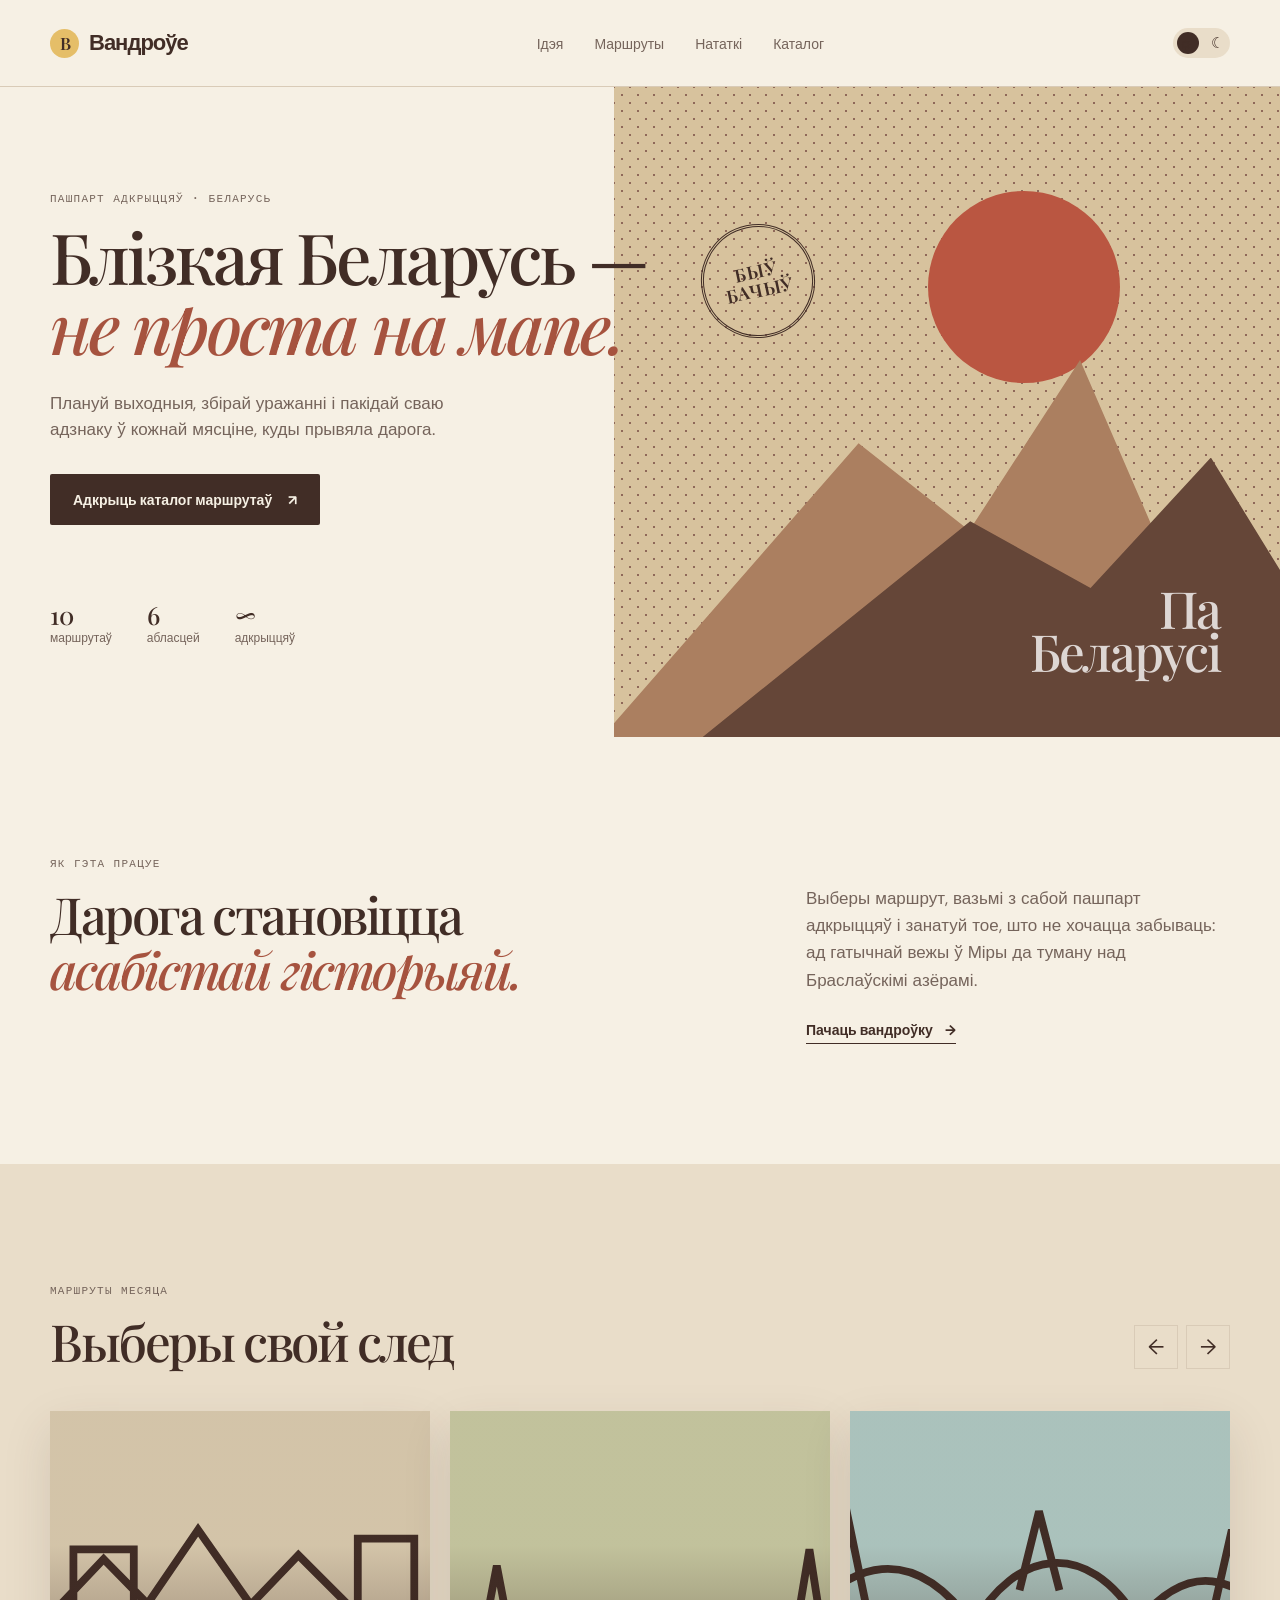
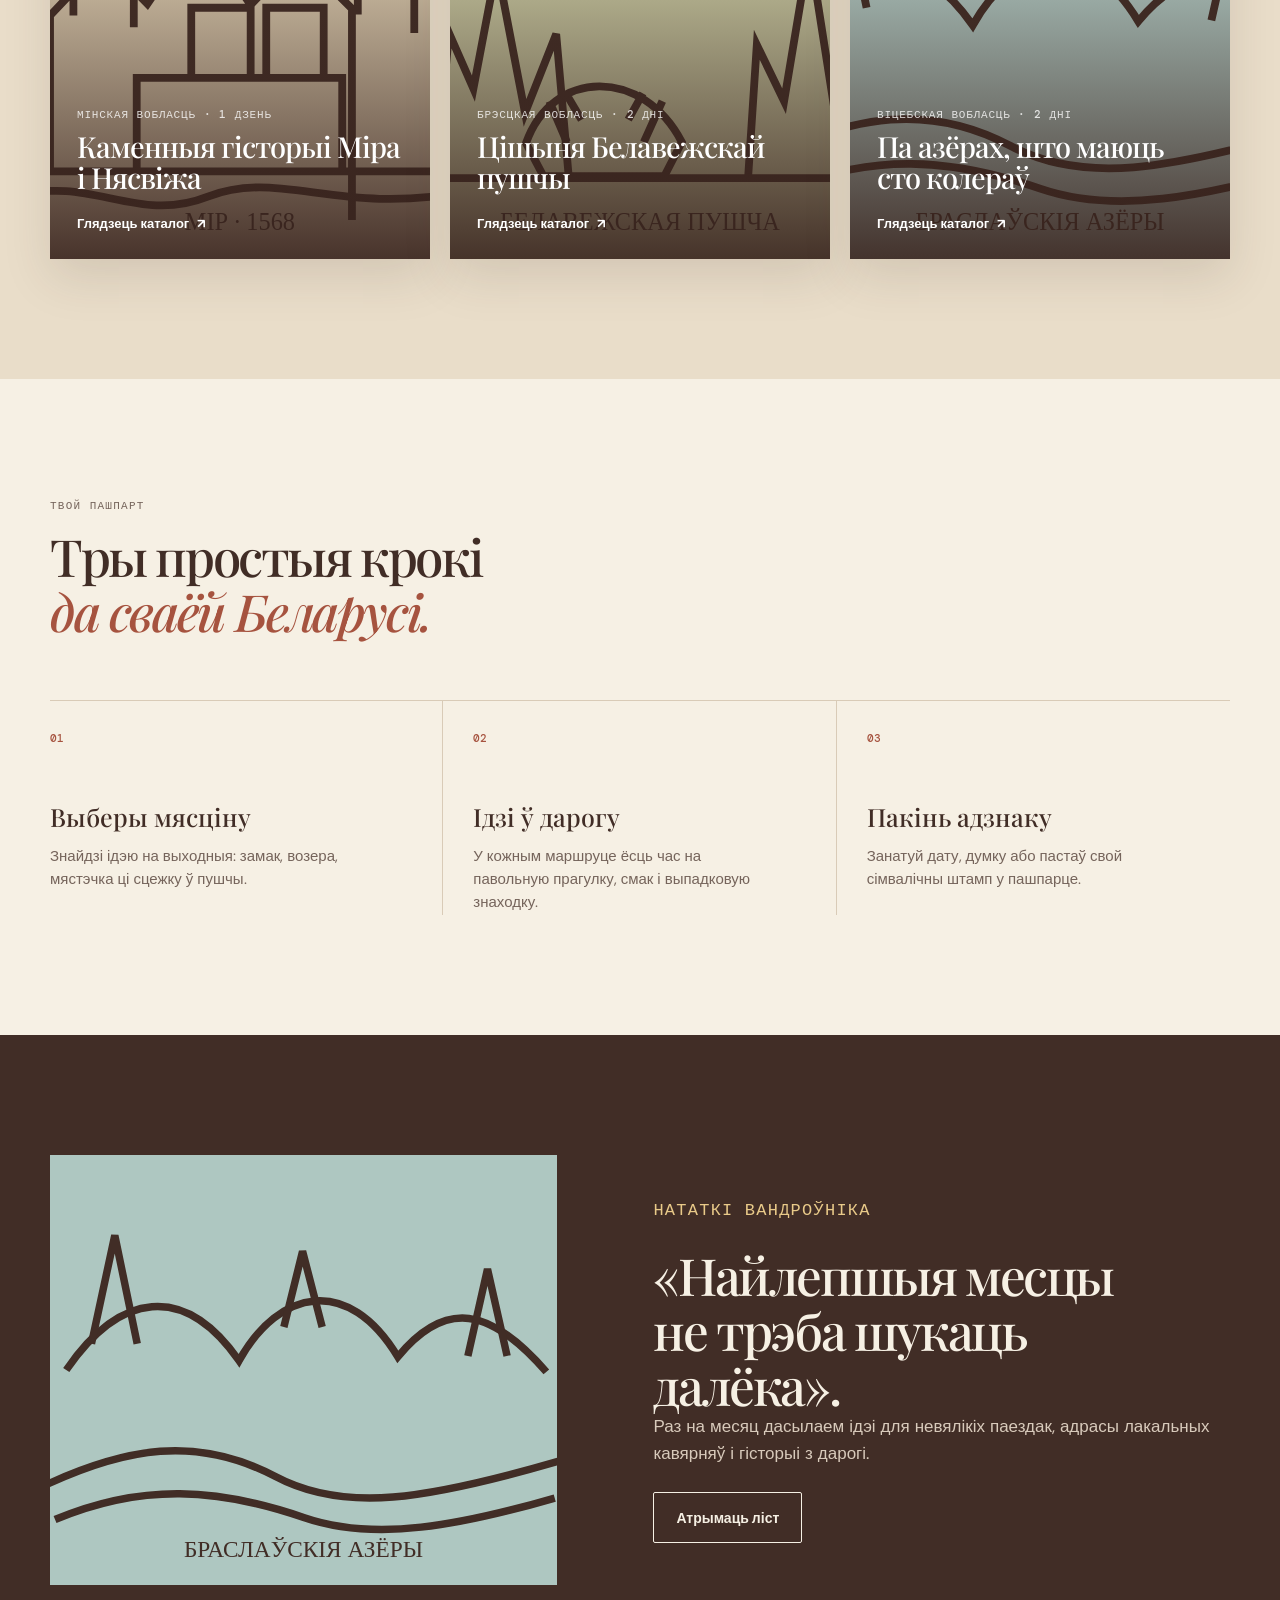
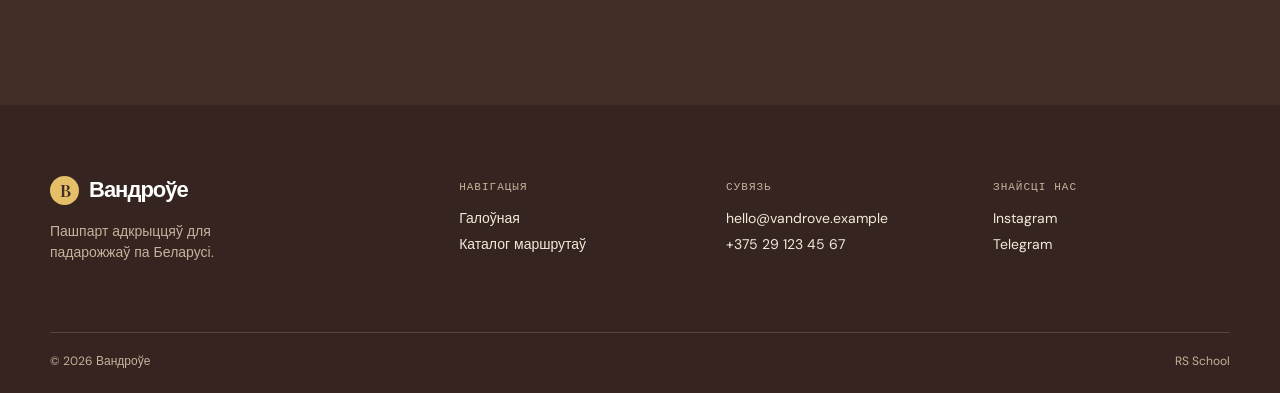
==== index.html @ eef501a9 "feat:improve catalog navigation and cards" ====
<!doctype html>
<html lang="be">
  <head>
    <meta charset="UTF-8">
    <meta name="viewport" content="width=device-width, initial-scale=1.0">
    <meta name="description" content="Вандроўе — пашпарт адкрыццяў і маршруты па Беларусі.">
    <meta name="theme-color" content="#412d26">
    <link rel="icon" href="favicon.svg" type="image/svg+xml">
    <link rel="stylesheet" href="styles.css">
    <title>Вандроўе — пашпарт адкрыццяў па Беларусі</title>
  </head>
  <body>
    <header class="site-header">
      <div class="container header-content">
        <a class="logo" href="index.html" aria-label="Вандроўе, галоўная старонка">
          <span class="logo-mark">В</span>Вандроўе
        </a>
        <nav class="main-nav" aria-label="Асноўная навігацыя">
          <ul>
            <li><a href="#idea">Ідэя</a></li>
            <li><a href="#routes">Маршруты</a></li>
            <li><a href="#notes">Нататкі</a></li>
            <li><a href="catalog.html">Каталог</a></li>
          </ul>
        </nav>
        <div class="header-actions">
          <button class="theme-toggle" type="button" aria-label="Уключыць цёмную тэму" aria-pressed="false">
            <span aria-hidden="true">☼</span>
            <span class="toggle-knob"></span>
            <span aria-hidden="true">☾</span>
          </button>
          <button class="menu-button" type="button" aria-controls="mobile-menu" aria-expanded="false" aria-label="Адкрыць меню">
            <span></span><span></span><span></span>
          </button>
        </div>
      </div>
      <nav class="mobile-nav" id="mobile-menu" aria-label="Мабільная навігацыя">
        <ul>
          <li><a href="#idea">Ідэя</a></li>
          <li><a href="#routes">Маршруты</a></li>
          <li><a href="#notes">Нататкі</a></li>
          <li><a href="catalog.html">Перайсці ў каталог <span aria-hidden="true">↗</span></a></li>
        </ul>
      </nav>
    </header>

    <main>
      <section class="hero belarus-hero" aria-labelledby="hero-title">
        <div class="container hero-content">
          <p class="eyebrow">Пашпарт адкрыццяў · Беларусь</p>
          <h1 id="hero-title">Блізкая Беларусь —<br><em>не проста на мапе.</em></h1>
          <p class="hero-copy">
            Плануй выходныя, збірай уражанні і пакідай сваю адзнаку ў кожнай мясціне, куды прывяла дарога.
          </p>
          <a class="button button-primary" href="catalog.html" aria-label="Перайсці ў каталог маршрутаў">
            Адкрыць каталог маршрутаў <span aria-hidden="true">↗</span>
          </a>
          <div class="hero-stats">
            <div><strong>10</strong><span>маршрутаў</span></div>
            <div><strong>6</strong><span>абласцей</span></div>
            <div><strong>∞</strong><span>адкрыццяў</span></div>
          </div>
        </div>
        <div class="hero-art passport-art" aria-hidden="true">
          <div class="sun"></div>
          <div class="mountain mountain-back"></div>
          <div class="mountain mountain-front"></div>
          <div class="passport-seal">Быў<br>бачыў</div>
          <p>Па<br>Беларусі</p>
        </div>
      </section>

      <section class="about section" id="idea" aria-labelledby="idea-title">
        <div class="container split-layout">
          <div>
            <p class="eyebrow">Як гэта працуе</p>
            <h2 id="idea-title">Дарога становіцца <em>асабістай гісторыяй.</em></h2>
          </div>
          <div class="about-copy">
            <p>
              Выберы маршрут, вазьмі з сабой пашпарт адкрыццяў і занатуй тое, што не хочацца забываць:
              ад гатычнай вежы ў Міры да туману над Браслаўскімі азёрамі.
            </p>
            <a class="text-link" href="#notes">Пачаць вандроўку <span aria-hidden="true">→</span></a>
          </div>
        </div>
      </section>

      <section class="journeys section soft-surface" id="routes" aria-labelledby="routes-title">
        <div class="container">
          <div class="section-heading">
            <div>
              <p class="eyebrow">Маршруты месяца</p>
              <h2 id="routes-title">Выберы свой след</h2>
            </div>
            <div class="slider-controls" role="group" aria-label="Кіраванне каруселлю">
              <button type="button" aria-label="Папярэдні маршрут">←</button>
              <button type="button" aria-label="Наступны маршрут">→</button>
            </div>
          </div>
          <div class="journey-track">
            <article class="journey-card card-mir">
              <div class="card-content">
                <p>Мінская вобласць · 1 дзень</p>
                <h3>Каменныя гісторыі Міра і Нясвіжа</h3>
                <a href="catalog.html">Глядзець каталог <span aria-hidden="true">↗</span></a>
              </div>
            </article>
            <article class="journey-card card-puscha">
              <div class="card-content">
                <p>Брэсцкая вобласць · 2 дні</p>
                <h3>Цішыня Белавежскай пушчы</h3>
                <a href="catalog.html">Глядзець каталог <span aria-hidden="true">↗</span></a>
              </div>
            </article>
            <article class="journey-card card-braslav">
              <div class="card-content">
                <p>Віцебская вобласць · 2 дні</p>
                <h3>Па азёрах, што маюць сто колераў</h3>
                <a href="catalog.html">Глядзець каталог <span aria-hidden="true">↗</span></a>
              </div>
            </article>
          </div>
        </div>
      </section>

      <section class="principles section" aria-labelledby="principles-title">
        <div class="container">
          <p class="eyebrow">Твой пашпарт</p>
          <h2 id="principles-title">Тры простыя крокі<br><em>да сваёй Беларусі.</em></h2>
          <div class="principle-grid">
            <article>
              <span>01</span>
              <h3>Выберы мясціну</h3>
              <p>Знайдзі ідэю на выходныя: замак, возера, мястэчка ці сцежку ў пушчы.</p>
            </article>
            <article>
              <span>02</span>
              <h3>Ідзі ў дарогу</h3>
              <p>У кожным маршруце ёсць час на павольную прагулку, смак і выпадковую знаходку.</p>
            </article>
            <article>
              <span>03</span>
              <h3>Пакінь адзнаку</h3>
              <p>Занатуй дату, думку або пастаў свой сімвалічны штамп у пашпарце.</p>
            </article>
          </div>
        </div>
      </section>

      <section class="journal section" id="notes" aria-labelledby="notes-title">
        <div class="container journal-layout">
          <div class="journal-photo" role="img" aria-label="Графічная ілюстрацыя Браслаўскіх азёр"></div>
          <div>
            <p class="eyebrow">Нататкі вандроўніка</p>
            <h2 id="notes-title">«Найлепшыя месцы не трэба шукаць далёка».</h2>
            <p>Раз на месяц дасылаем ідэі для невялікіх паездак, адрасы лакальных кавярняў і гісторыі з дарогі.</p>
            <a class="button button-outline" href="mailto:hello@vandrove.example">Атрымаць ліст</a>
          </div>
        </div>
      </section>
    </main>

    <footer class="site-footer">
      <div class="container footer-grid">
        <div>
          <a class="logo" href="index.html"><span class="logo-mark">В</span>Вандроўе</a>
          <p>Пашпарт адкрыццяў для падарожжаў па Беларусі.</p>
        </div>
        <div>
          <h2>Навігацыя</h2>
          <a href="index.html">Галоўная</a>
          <a href="catalog.html">Каталог маршрутаў</a>
        </div>
        <div>
          <h2>Сувязь</h2>
          <a href="mailto:hello@vandrove.example">hello@vandrove.example</a>
          <a href="tel:+375291234567">+375 29 123 45 67</a>
        </div>
        <div>
          <h2>Знайсці нас</h2>
          <a href="https://www.instagram.com/" target="_blank" rel="noreferrer">Instagram</a>
          <a href="https://t.me/" target="_blank" rel="noreferrer">Telegram</a>
        </div>
      </div>
      <div class="container footer-bottom">
        <span>© 2026 Вандроўе</span>
        <a href="https://rs.school/" target="_blank" rel="noreferrer">RS School</a>
      </div>
    </footer>
    <script src="script.js"></script>
  </body>
</html>
---- styles.css ----
@import url('https://fonts.googleapis.com/css2?family=DM+Mono:wght@400;500&family=DM+Sans:opsz,wght@9..40,400;9..40,500;9..40,700&family=Playfair+Display:ital,wght@0,500;0,600;1,500;1,600&display=swap');

:root {
  --ink: #412d26;
  --muted: #75645b;
  --paper: #f6f0e4;
  --surface: #e9ddc9;
  --line: #d9cbb7;
  --lime: #e5be68;
  --sun: #ba5641;
  --white: #fffaf0;
  --shadow: 0 18px 45px rgba(65, 45, 38, 0.13);
  color-scheme: light;
}

:root[data-theme='dark'] {
  --ink: #f4e8d4;
  --muted: #c6b6a1;
  --paper: #2d2522;
  --surface: #41342d;
  --line: #614d42;
  --lime: #efc76f;
  --sun: #df745a;
  --white: #fff8eb;
  --shadow: 0 18px 45px rgba(0, 0, 0, 0.25);
  color-scheme: dark;
}

* {
  box-sizing: border-box;
}

html {
  scroll-behavior: smooth;
}

body {
  min-width: 320px;
  margin: 0;
  color: var(--ink);
  background: var(--paper);
  font-family: 'DM Sans', Arial, sans-serif;
  transition: background-color 0.3s, color 0.3s;
}

a {
  color: inherit;
  text-decoration: none;
}

button {
  font: inherit;
  cursor: pointer;
}

img {
  display: block;
  max-width: 100%;
}

.container {
  width: min(1180px, calc(100% - 64px));
  margin-inline: auto;
}

.site-header {
  position: relative;
  z-index: 2;
  border-bottom: 1px solid var(--line);
  background: var(--paper);
}

.header-content {
  display: flex;
  align-items: center;
  justify-content: space-between;
  min-height: 86px;
  gap: 28px;
}

.logo {
  display: inline-flex;
  align-items: center;
  gap: 10px;
  font: 700 22px/1 'DM Sans', sans-serif;
  letter-spacing: -1px;
}

.logo-mark {
  display: grid;
  width: 29px;
  height: 29px;
  place-items: center;
  border-radius: 50%;
  background: var(--lime);
  color: #412d26;
  font: 600 17px/1 'Playfair Display', serif;
}

.main-nav ul,
.mobile-nav ul {
  margin: 0;
  padding: 0;
  list-style: none;
}

.main-nav ul {
  display: flex;
  align-items: center;
  gap: 31px;
}

.main-nav a {
  color: var(--muted);
  font-size: 14px;
  transition: color 0.2s;
}

.main-nav a:hover,
.main-nav a.current {
  color: var(--ink);
}

.main-nav a.current {
  font-weight: 700;
}

.header-actions {
  display: flex;
  align-items: center;
  gap: 16px;
}

.theme-toggle {
  position: relative;
  display: flex;
  align-items: center;
  justify-content: space-between;
  width: 57px;
  height: 30px;
  padding: 3px 6px;
  border: 0;
  border-radius: 99px;
  background: var(--surface);
  color: var(--ink);
  font-size: 15px;
}

.toggle-knob {
  position: absolute;
  left: 4px;
  width: 22px;
  height: 22px;
  border-radius: 50%;
  background: var(--ink);
  transition: transform 0.25s ease;
}

:root[data-theme='dark'] .toggle-knob {
  transform: translateX(27px);
}

.theme-toggle span:not(.toggle-knob) {
  z-index: 1;
}

.menu-button {
  display: none;
  width: 34px;
  padding: 5px 0;
  border: 0;
  background: none;
}

.menu-button span {
  display: block;
  height: 2px;
  margin: 5px 0;
  background: var(--ink);
  transition: transform 0.25s, opacity 0.25s;
}

.mobile-nav {
  display: none;
}

.hero {
  position: relative;
  min-height: 650px;
  overflow: hidden;
  background: var(--paper);
}

.hero-content {
  position: relative;
  z-index: 1;
  padding-top: 105px;
}

.eyebrow {
  margin: 0 0 17px;
  color: var(--muted);
  font: 500 11px/1.2 'DM Mono', monospace;
  letter-spacing: 1.25px;
  text-transform: uppercase;
}

.hero h1,
.catalog-hero h1 {
  max-width: 720px;
  margin: 0;
  font: 500 clamp(44px, 5.5vw, 76px) / 0.99 'Playfair Display', Georgia, serif;
  letter-spacing: -3px;
}

.hero h1 em,
.about h2 em,
.principles h2 em,
.catalog-hero h1 em {
  color: #a6533f;
}

.hero-copy {
  max-width: 435px;
  margin: 28px 0 32px;
  color: var(--muted);
  font-size: 17px;
  line-height: 1.55;
}

.button {
  display: inline-flex;
  align-items: center;
  justify-content: center;
  min-height: 51px;
  gap: 16px;
  padding: 0 22px;
  border: 1px solid transparent;
  border-radius: 2px;
  font-size: 14px;
  font-weight: 700;
  transition: transform 0.2s, background 0.2s, color 0.2s, border-color 0.2s;
}

.button:hover {
  transform: translateY(-3px);
}

.button-primary {
  background: var(--ink);
  color: var(--paper);
}

.button-primary:hover {
  background: #654438;
}

.button-outline {
  border-color: var(--ink);
  background: transparent;
  color: var(--ink);
}

.button-outline:hover {
  background: var(--ink);
  color: var(--paper);
}

.hero-stats {
  display: flex;
  gap: 35px;
  margin-top: 77px;
}

.hero-stats div {
  display: grid;
  gap: 3px;
}

.hero-stats strong {
  font: 500 25px/1 'Playfair Display', serif;
}

.hero-stats span {
  color: var(--muted);
  font-size: 12px;
}

.hero-art {
  position: absolute;
  right: 0;
  bottom: 0;
  width: 52%;
  height: 100%;
  overflow: hidden;
  background-color: #d7c29d;
  background-image: radial-gradient(#8f6959 1px, transparent 1px), radial-gradient(#8f6959 1px, transparent 1px);
  background-position: 0 0, 8px 8px;
  background-size: 16px 16px;
}

.sun {
  position: absolute;
  top: 16%;
  right: 24%;
  width: min(15vw, 205px);
  aspect-ratio: 1;
  border-radius: 50%;
  background: var(--sun);
}

.mountain {
  position: absolute;
  bottom: -6%;
  clip-path: polygon(0 100%, 42% 20%, 58% 41%, 74% 0, 100% 100%);
}

.mountain-back {
  left: -7%;
  width: 104%;
  height: 64%;
  background: #ab7f60;
}

.mountain-front {
  left: 6%;
  width: 113%;
  height: 49%;
  background: #654638;
}

.passport-seal {
  position: absolute;
  z-index: 1;
  top: 21%;
  left: 13%;
  display: grid;
  width: 114px;
  height: 114px;
  place-items: center;
  border: 3px double #412d26;
  border-radius: 50%;
  color: #412d26;
  font: 600 18px/1.05 'Playfair Display', serif;
  letter-spacing: 1px;
  text-align: center;
  text-transform: uppercase;
  transform: rotate(-12deg);
}

.hero-art p {
  position: absolute;
  right: 9%;
  bottom: 10%;
  z-index: 1;
  margin: 0;
  color: rgb(255 255 255 / 78%);
  font: 500 clamp(31px, 4vw, 62px) / 0.83 'Playfair Display', serif;
  letter-spacing: -2px;
  text-align: right;
}

.section {
  padding: 120px 0;
}

.split-layout {
  display: grid;
  grid-template-columns: 1.08fr 0.72fr;
  gap: 120px;
}

.about h2,
.principles h2,
.section-heading h2,
.journal h2,
.catalog-top h2 {
  margin: 0;
  font: 500 clamp(38px, 4vw, 58px) / 1.07 'Playfair Display', Georgia, serif;
  letter-spacing: -2.4px;
}

.about-copy {
  padding-top: 28px;
}

.about-copy p,
.journal p {
  margin: 0 0 25px;
  color: var(--muted);
  font-size: 17px;
  line-height: 1.6;
}

.text-link {
  display: inline-flex;
  align-items: center;
  gap: 12px;
  padding-bottom: 4px;
  border-bottom: 1px solid var(--ink);
  font-size: 14px;
  font-weight: 700;
  transition: color 0.2s;
}

.text-link:hover {
  color: #a6533f;
}

.soft-surface {
  background: var(--surface);
}

.section-heading {
  display: flex;
  align-items: end;
  justify-content: space-between;
  margin-bottom: 42px;
}

.slider-controls {
  display: flex;
  gap: 8px;
}

.slider-controls button {
  display: grid;
  width: 44px;
  height: 44px;
  place-items: center;
  border: 1px solid var(--line);
  background: transparent;
  color: var(--ink);
  font-size: 21px;
  transition: background 0.2s, color 0.2s;
}

.slider-controls button:hover {
  background: var(--ink);
  color: var(--paper);
}

.journey-track {
  display: grid;
  grid-template-columns: repeat(3, 1fr);
  gap: 20px;
}

.journey-card {
  position: relative;
  min-height: 448px;
  overflow: hidden;
  background-position: center;
  background-size: cover;
  box-shadow: var(--shadow);
  color: #fff;
  transition: transform 0.25s;
}

.journey-card:hover {
  transform: translateY(-7px);
}

.journey-card::after {
  position: absolute;
  inset: 0;
  background: linear-gradient(0deg, rgb(56 35 29 / 90%), rgb(56 35 29 / 3%) 70%);
  content: '';
}

.card-mir {
  background-image: url('assets/mir.svg');
}

.card-puscha {
  background-image: url('assets/puscha.svg');
}

.card-braslav {
  background-image: url('assets/braslav.svg');
}

.card-content {
  position: absolute;
  right: 27px;
  bottom: 26px;
  left: 27px;
  z-index: 1;
}

.card-content p {
  margin: 0 0 10px;
  font: 500 11px/1.2 'DM Mono', monospace;
  letter-spacing: 0.8px;
  opacity: 0.8;
  text-transform: uppercase;
}

.card-content h3 {
  margin: 0 0 18px;
  font: 500 29px/1.08 'Playfair Display', Georgia, serif;
  letter-spacing: -1px;
}

.card-content a {
  font-size: 13px;
  font-weight: 700;
}

.card-content a span {
  margin-left: 5px;
}

.principles {
  background: var(--paper);
}

.principles h2 {
  margin-bottom: 62px;
}

.principle-grid {
  display: grid;
  grid-template-columns: repeat(3, 1fr);
  border-top: 1px solid var(--line);
}

.principle-grid article {
  padding: 25px 30px 0 0;
  border-right: 1px solid var(--line);
}

.principle-grid article + article {
  padding-left: 30px;
}

.principle-grid article:last-child {
  border: 0;
}

.principle-grid span {
  color: #a6533f;
  font: 500 11px/1 'DM Mono', monospace;
}

.principle-grid h3 {
  margin: 56px 0 14px;
  font: 500 25px/1.1 'Playfair Display', Georgia, serif;
}

.principle-grid p {
  max-width: 290px;
  margin: 0;
  color: var(--muted);
  font-size: 15px;
  line-height: 1.55;
}

.journal {
  background: var(--ink);
  color: var(--paper);
}

.journal-layout {
  display: grid;
  grid-template-columns: 0.88fr 1fr;
  align-items: center;
  gap: 96px;
}

.journal-photo {
  min-height: 430px;
  background: #b9cabf url('assets/braslav.svg') center / cover;
}

.journal .eyebrow {
  color: #e9ca89;
}

.journal h2 {
  max-width: 510px;
}

.journal p {
  color: #d8cabb;
}

.journal .button-outline {
  border-color: var(--paper);
  color: var(--paper);
}

.journal .button-outline:hover {
  background: var(--paper);
  color: var(--ink);
}

.site-footer {
  padding: 71px 0 24px;
  background: #35241f;
  color: #f3e9d9;
}

.footer-grid {
  display: grid;
  grid-template-columns: 1.6fr repeat(3, 1fr);
  gap: 30px;
  padding-bottom: 69px;
}

.site-footer .logo {
  color: #fff;
}

.site-footer p {
  max-width: 220px;
  margin: 16px 0 0;
  color: #c7b29d;
  font-size: 14px;
  line-height: 1.5;
}

.footer-grid h2 {
  margin: 4px 0 16px;
  color: #c7b29d;
  font: 500 11px/1.2 'DM Mono', monospace;
  letter-spacing: 1px;
  text-transform: uppercase;
}

.footer-grid a:not(.logo) {
  display: block;
  width: max-content;
  max-width: 100%;
  margin: 8px 0;
  font-size: 14px;
  transition: color 0.2s;
}

.footer-grid a:hover,
.footer-bottom a:hover {
  color: var(--lime);
}

.footer-bottom {
  display: flex;
  justify-content: space-between;
  padding-top: 20px;
  border-top: 1px solid #5a4238;
  color: #c7b29d;
  font-size: 12px;
}

.catalog-hero {
  padding: 101px 0 79px;
  background: var(--surface);
}

.catalog-hero h1 {
  margin-bottom: 24px;
}

.catalog-hero p:last-child {
  color: var(--muted);
  font-size: 17px;
}

.catalog {
  padding-top: 78px;
}

.catalog-top {
  display: flex;
  align-items: baseline;
  justify-content: space-between;
  margin-bottom: 33px;
}

.catalog-top h2 {
  font-size: 46px;
}

.catalog-top p {
  color: var(--muted);
  font-size: 14px;
}

.category-tabs {
  display: flex;
  gap: 10px;
  margin-bottom: 35px;
  overflow-x: auto;
}

.category-tabs button {
  flex: 0 0 auto;
  padding: 10px 17px;
  border: 1px solid var(--line);
  border-radius: 99px;
  background: transparent;
  color: var(--ink);
  font-size: 13px;
  transition: background 0.2s, color 0.2s;
}

.category-tabs button:hover,
.category-tabs button.active {
  border-color: var(--ink);
  background: var(--ink);
  color: var(--paper);
}

.catalog-grid {
  display: grid;
  grid-template-columns: repeat(4, 1fr);
  gap: 27px 20px;
}

.catalog-card {
  overflow: hidden;
  background: var(--surface);
  transition: transform 0.25s, box-shadow 0.25s;
}

.catalog-card:hover {
  box-shadow: var(--shadow);
  transform: translateY(-5px);
}

.catalog-card img {
  width: 100%;
  aspect-ratio: 1 / 0.86;
  object-fit: cover;
}

.catalog-card div {
  padding: 17px 17px 18px;
}

.catalog-card p {
  margin: 0;
}

.card-kicker {
  margin-bottom: 8px !important;
  color: var(--muted);
  font: 500 10px/1.2 'DM Mono', monospace;
  letter-spacing: 0.6px;
  text-transform: uppercase;
}

.catalog-card h3 {
  min-height: 48px;
  margin: 0 0 12px;
  font: 500 21px/1.1 'Playfair Display', Georgia, serif;
  letter-spacing: -0.7px;
}

.card-description {
  min-height: 58px;
  margin-bottom: 16px !important;
  color: var(--muted);
  font-size: 13px;
  line-height: 1.45;
}

.card-meta {
  font-size: 13px;
  font-weight: 700;
}

.extra-card {
  display: none;
}

.extra-card.visible {
  display: block;
}

.catalog-card.is-filtered-out {
  display: none;
}

.load-more-wrap {
  padding-top: 46px;
  text-align: center;
}

@media (max-width: 900px) {
  .container {
    width: min(100% - 48px, 1180px);
  }

  .hero {
    min-height: 620px;
  }

  .hero-art {
    width: 49%;
  }

  .hero-content {
    padding-top: 90px;
  }

  .hero h1 {
    font-size: 58px;
  }

  .journey-card {
    min-height: 380px;
  }

  .card-content h3 {
    font-size: 25px;
  }

  .catalog-grid {
    grid-template-columns: repeat(3, 1fr);
  }

  .catalog-card h3 {
    font-size: 19px;
  }
}

@media (max-width: 768px) {
  .header-content {
    min-height: 72px;
  }

  .main-nav {
    display: none;
  }

  .menu-button {
    display: block;
  }

  .mobile-nav {
    display: block;
    max-height: 0;
    overflow: hidden;
    background: var(--paper);
    transition: max-height 0.3s ease;
  }

  .menu-is-open .mobile-nav {
    max-height: 290px;
    border-top: 1px solid var(--line);
  }

  .mobile-nav ul {
    width: min(100% - 48px, 1180px);
    margin: 0 auto;
    padding: 14px 0 20px;
  }

  .mobile-nav a {
    display: flex;
    justify-content: space-between;
    padding: 13px 0;
    border-bottom: 1px solid var(--line);
    font-weight: 700;
  }

  .menu-is-open .menu-button span:nth-child(1) {
    transform: translateY(7px) rotate(45deg);
  }

  .menu-is-open .menu-button span:nth-child(2) {
    opacity: 0;
  }

  .menu-is-open .menu-button span:nth-child(3) {
    transform: translateY(-7px) rotate(-45deg);
  }

  .hero {
    min-height: 685px;
  }

  .hero-content {
    padding-top: 75px;
    padding-bottom: 260px;
  }

  .hero h1 {
    max-width: 560px;
    font-size: 57px;
  }

  .hero-art {
    top: auto;
    width: 100%;
    height: 290px;
    opacity: 0.64;
  }

  .hero-stats {
    position: absolute;
    bottom: 31px;
    z-index: 1;
    margin-top: 0;
  }

  .split-layout,
  .journal-layout {
    grid-template-columns: 1fr;
    gap: 36px;
  }

  .about-copy {
    max-width: 550px;
    padding-top: 0;
  }

  .section {
    padding: 85px 0;
  }

  .journey-track {
    grid-template-columns: repeat(3, 70%);
    overflow: hidden;
  }

  .principles h2 {
    margin-bottom: 45px;
  }

  .journal-layout {
    gap: 45px;
  }

  .journal-photo {
    min-height: 330px;
  }

  .catalog-grid {
    grid-template-columns: repeat(2, 1fr);
    gap: 20px;
  }

  .catalog-hero {
    padding: 80px 0 61px;
  }

  .catalog-hero h1 {
    font-size: 57px;
  }
}

@media (max-width: 500px) {
  .container {
    width: calc(100% - 32px);
  }

  .mobile-nav ul {
    width: calc(100% - 32px);
  }

  .logo {
    font-size: 20px;
  }

  .header-actions {
    gap: 11px;
  }

  .hero {
    min-height: 676px;
  }

  .hero-content {
    padding-top: 56px;
  }

  .hero h1,
  .catalog-hero h1 {
    font-size: 43px;
    letter-spacing: -2px;
  }

  .hero-copy {
    margin: 22px 0 25px;
    font-size: 15px;
  }

  .hero-stats {
    gap: 20px;
  }

  .hero-stats strong {
    font-size: 21px;
  }

  .hero-stats span {
    font-size: 10px;
  }

  .hero-art {
    height: 235px;
  }

  .section {
    padding: 66px 0;
  }

  .split-layout {
    gap: 25px;
  }

  .about h2,
  .principles h2,
  .section-heading h2,
  .journal h2,
  .catalog-top h2 {
    font-size: 37px;
    letter-spacing: -1.6px;
  }

  .about-copy p,
  .journal p {
    font-size: 15px;
  }

  .section-heading {
    align-items: start;
    gap: 18px;
    margin-bottom: 28px;
  }

  .slider-controls button {
    width: 38px;
    height: 38px;
  }

  .journey-track {
    grid-template-columns: repeat(3, 90%);
    gap: 14px;
  }

  .journey-card {
    min-height: 365px;
  }

  .card-content {
    right: 20px;
    bottom: 20px;
    left: 20px;
  }

  .card-content h3 {
    font-size: 25px;
  }

  .principle-grid {
    grid-template-columns: 1fr;
  }

  .principle-grid article,
  .principle-grid article + article {
    padding: 23px 0;
    border-right: 0;
    border-bottom: 1px solid var(--line);
  }

  .principle-grid article:last-child {
    border-bottom: 0;
  }

  .principle-grid h3 {
    margin: 29px 0 11px;
  }

  .journal-layout {
    gap: 30px;
  }

  .journal-photo {
    min-height: 270px;
  }

  .footer-grid {
    grid-template-columns: 1fr 1fr;
    gap: 26px 20px;
    padding-bottom: 45px;
  }

  .footer-grid > div:first-child {
    grid-column: 1 / -1;
  }

  .catalog-hero {
    padding: 62px 0 49px;
  }

  .catalog-hero p:last-child {
    font-size: 15px;
  }

  .catalog {
    padding-top: 55px;
  }

  .catalog-top {
    display: block;
    margin-bottom: 25px;
  }

  .catalog-top h2 {
    margin-bottom: 10px;
  }

  .category-tabs {
    margin-right: -16px;
  }

  .catalog-grid {
    grid-template-columns: 1fr;
    gap: 18px;
  }

  .catalog-card {
    display: grid;
    grid-template-columns: 42% 58%;
  }

  .catalog-card img {
    min-height: 190px;
    height: 100%;
    aspect-ratio: auto;
  }

  .catalog-card div {
    padding: 16px 14px;
  }

  .catalog-card h3 {
    min-height: 0;
    margin-bottom: 9px;
    font-size: 21px;
  }

  .card-description {
    min-height: 0;
    margin-bottom: 11px !important;
    font-size: 12px;
  }

  .load-more-wrap {
    padding-top: 33px;
  }
}
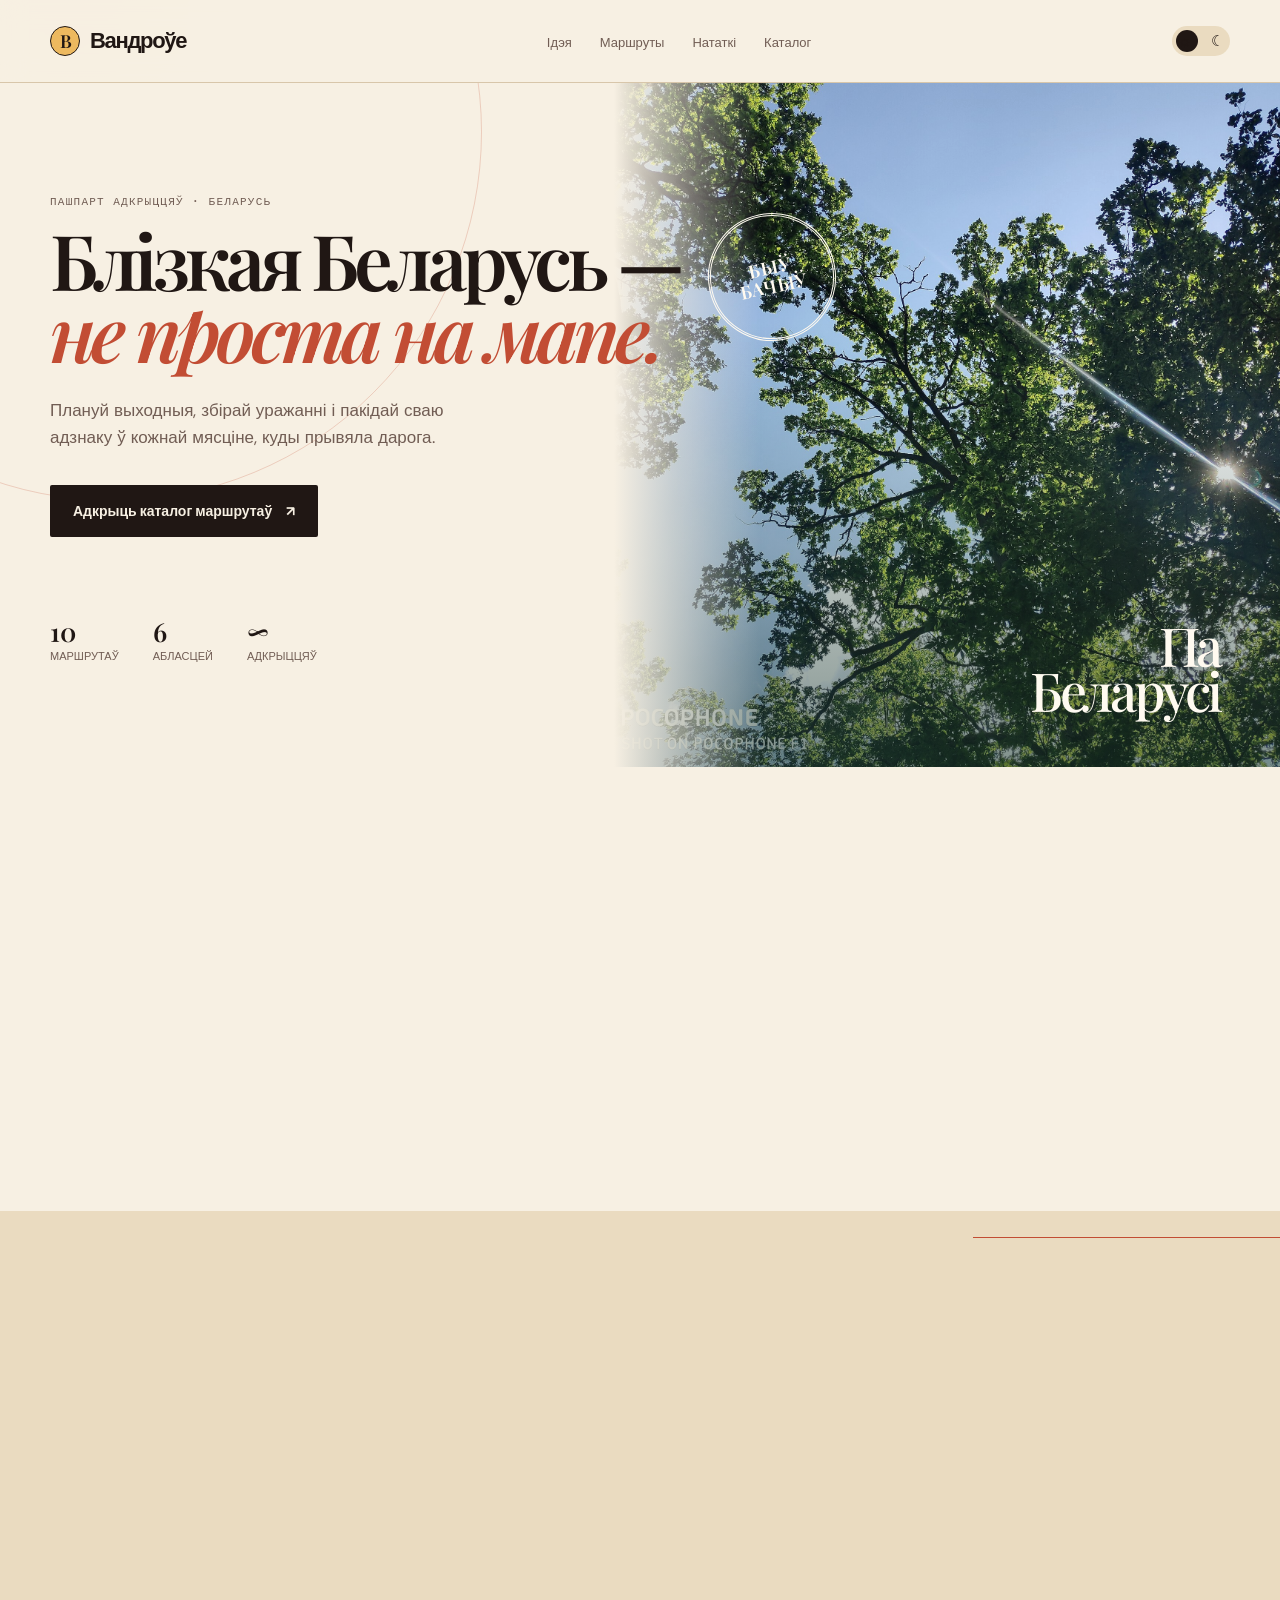
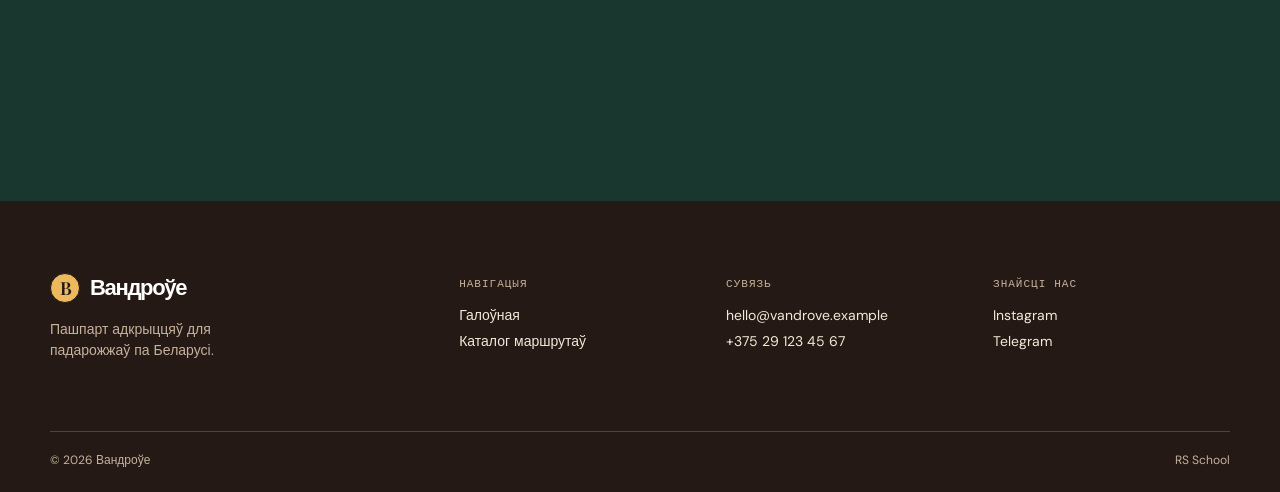
==== commit 7939fb66: "refactor: organize landing page source files" ====
--- a/index.html
+++ b/index.html
@@ -4,12 +4,17 @@
     <meta charset="UTF-8">
     <meta name="viewport" content="width=device-width, initial-scale=1.0">
     <meta name="description" content="Вандроўе — пашпарт адкрыццяў і маршруты па Беларусі.">
-    <meta name="theme-color" content="#412d26">
+    <meta name="theme-color" content="#201714">
     <link rel="icon" href="favicon.svg" type="image/svg+xml">
-    <link rel="stylesheet" href="styles.css">
+    <link rel="preconnect" href="https://fonts.googleapis.com">
+    <link rel="preconnect" href="https://fonts.gstatic.com" crossorigin>
+    <link href="https://fonts.googleapis.com/css2?family=DM+Mono:wght@400;500&family=DM+Sans:opsz,wght@9..40,400;9..40,500;9..40,700&family=Playfair+Display:ital,wght@0,500;0,600;1,500;1,600&display=swap" rel="stylesheet">
+    <link rel="stylesheet" href="css/styles.css">
     <title>Вандроўе — пашпарт адкрыццяў па Беларусі</title>
   </head>
   <body>
+    <a class="skip-link" href="#main-content">Да асноўнага зместу</a>
+
     <header class="site-header">
       <div class="container header-content">
         <a class="logo" href="index.html" aria-label="Вандроўе, галоўная старонка">
@@ -44,15 +49,15 @@
       </nav>
     </header>
 
-    <main>
-      <section class="hero belarus-hero" aria-labelledby="hero-title">
+    <main id="main-content">
+      <section class="hero" aria-labelledby="hero-title">
         <div class="container hero-content">
           <p class="eyebrow">Пашпарт адкрыццяў · Беларусь</p>
           <h1 id="hero-title">Блізкая Беларусь —<br><em>не проста на мапе.</em></h1>
           <p class="hero-copy">
             Плануй выходныя, збірай уражанні і пакідай сваю адзнаку ў кожнай мясціне, куды прывяла дарога.
           </p>
-          <a class="button button-primary" href="catalog.html" aria-label="Перайсці ў каталог маршрутаў">
+          <a class="button button-primary" href="catalog.html">
             Адкрыць каталог маршрутаў <span aria-hidden="true">↗</span>
           </a>
           <div class="hero-stats">
@@ -61,20 +66,18 @@
             <div><strong>∞</strong><span>адкрыццяў</span></div>
           </div>
         </div>
-        <div class="hero-art passport-art" aria-hidden="true">
-          <div class="sun"></div>
-          <div class="mountain mountain-back"></div>
-          <div class="mountain mountain-front"></div>
-          <div class="passport-seal">Быў<br>бачыў</div>
-          <p>Па<br>Беларусі</p>
-        </div>
-      </section>
-
-      <section class="about section" id="idea" aria-labelledby="idea-title">
-        <div class="container split-layout">
+        <figure class="hero-visual">
+          <img class="hero-visual__image" src="assets/images/belovezhskaya-pushcha.jpg" alt="Сонечная паляна ў Белавежскай пушчы">
+          <span class="passport-seal" aria-hidden="true">Быў<br>бачыў</span>
+          <figcaption class="hero-visual__caption">Па<br>Беларусі</figcaption>
+        </figure>
+      </section>
+
+      <section class="section about" id="idea" aria-labelledby="idea-title">
+        <div class="container split-layout reveal">
           <div>
             <p class="eyebrow">Як гэта працуе</p>
-            <h2 id="idea-title">Дарога становіцца <em>асабістай гісторыяй.</em></h2>
+            <h2 class="section-title" id="idea-title">Дарога становіцца <em>асабістай гісторыяй.</em></h2>
           </div>
           <div class="about-copy">
             <p>
@@ -86,19 +89,19 @@
         </div>
       </section>
 
-      <section class="journeys section soft-surface" id="routes" aria-labelledby="routes-title">
+      <section class="section soft-surface journeys" id="routes" aria-labelledby="routes-title">
         <div class="container">
-          <div class="section-heading">
+          <div class="section-heading reveal">
             <div>
               <p class="eyebrow">Маршруты месяца</p>
-              <h2 id="routes-title">Выберы свой след</h2>
+              <h2 class="section-title" id="routes-title">Выберы свой след</h2>
             </div>
             <div class="slider-controls" role="group" aria-label="Кіраванне каруселлю">
               <button type="button" aria-label="Папярэдні маршрут">←</button>
               <button type="button" aria-label="Наступны маршрут">→</button>
             </div>
           </div>
-          <div class="journey-track">
+          <div class="journey-track reveal">
             <article class="journey-card card-mir">
               <div class="card-content">
                 <p>Мінская вобласць · 1 дзень</p>
@@ -124,10 +127,15 @@
         </div>
       </section>
 
-      <section class="principles section" aria-labelledby="principles-title">
-        <div class="container">
-          <p class="eyebrow">Твой пашпарт</p>
-          <h2 id="principles-title">Тры простыя крокі<br><em>да сваёй Беларусі.</em></h2>
+      <section class="section principles" aria-labelledby="principles-title">
+        <div class="container reveal">
+          <div class="principles__top">
+            <div>
+              <p class="eyebrow">Твой пашпарт</p>
+              <h2 class="section-title" id="principles-title">Тры простыя крокі<br><em>да сваёй Беларусі.</em></h2>
+            </div>
+            <span class="principles__stamp" aria-hidden="true">Павольна<br>і ўважліва</span>
+          </div>
           <div class="principle-grid">
             <article>
               <span>01</span>
@@ -148,12 +156,12 @@
         </div>
       </section>
 
-      <section class="journal section" id="notes" aria-labelledby="notes-title">
-        <div class="container journal-layout">
-          <div class="journal-photo" role="img" aria-label="Графічная ілюстрацыя Браслаўскіх азёр"></div>
+      <section class="section journal" id="notes" aria-labelledby="notes-title">
+        <div class="container journal-layout reveal">
+          <div class="journal-photo" role="img" aria-label="Нясвіжскі замак на захадзе сонца"></div>
           <div>
             <p class="eyebrow">Нататкі вандроўніка</p>
-            <h2 id="notes-title">«Найлепшыя месцы не трэба шукаць далёка».</h2>
+            <h2 class="section-title" id="notes-title">«Найлепшыя месцы не трэба шукаць далёка».</h2>
             <p>Раз на месяц дасылаем ідэі для невялікіх паездак, адрасы лакальных кавярняў і гісторыі з дарогі.</p>
             <a class="button button-outline" href="mailto:hello@vandrove.example">Атрымаць ліст</a>
           </div>
@@ -188,6 +196,6 @@
         <a href="https://rs.school/" target="_blank" rel="noreferrer">RS School</a>
       </div>
     </footer>
-    <script src="script.js"></script>
+    <script type="module" src="js/main.js"></script>
   </body>
 </html>
--- a/css/styles.css
+++ b/css/styles.css
@@ -0,0 +1,1358 @@
+@charset "UTF-8";
+* {
+  box-sizing: border-box;
+}
+
+html {
+  scroll-behavior: smooth;
+}
+
+body,
+h1,
+h2,
+h3,
+p,
+ul,
+dl,
+dd {
+  margin: 0;
+}
+
+ul {
+  padding: 0;
+  list-style: none;
+}
+
+button,
+input {
+  font: inherit;
+}
+
+button {
+  cursor: pointer;
+}
+
+a {
+  color: inherit;
+  text-decoration: none;
+}
+
+img {
+  display: block;
+  max-width: 100%;
+}
+
+:root {
+  --ink: #201714;
+  --muted: #715d54;
+  --paper: #f7f0e3;
+  --surface: #eadbc0;
+  --surface-strong: #d9bf90;
+  --line: #d8c6aa;
+  --accent: #c24d34;
+  --accent-dark: #8f3325;
+  --moss: #315d4b;
+  --moss-deep: #19372e;
+  --sun: #edb95f;
+  --white: #fffaf0;
+  --shadow: 0 22px 55px rgba(53, 33, 24, 0.16);
+  color-scheme: light;
+}
+
+:root[data-theme=dark] {
+  --ink: #fbf1df;
+  --muted: #d2bfaa;
+  --paper: #1f1916;
+  --surface: #30251f;
+  --surface-strong: #553e2b;
+  --line: #5b4639;
+  --accent: #ec7b5d;
+  --accent-dark: #d86245;
+  --moss: #557965;
+  --moss-deep: #10271f;
+  --sun: #f5c970;
+  --white: #fff8eb;
+  --shadow: 0 22px 55px rgba(0, 0, 0, 0.33);
+  color-scheme: dark;
+}
+
+body {
+  min-width: 320px;
+  overflow-x: hidden;
+  background: radial-gradient(circle at 6% 0%, rgba(194, 77, 52, 0.06), transparent 26rem), var(--paper);
+  color: var(--ink);
+  font-family: "DM Sans", Arial, sans-serif;
+  transition: background-color 0.3s, color 0.3s;
+}
+
+body.modal-is-open {
+  overflow: hidden;
+}
+
+.container {
+  width: min(1180px, 100% - 64px);
+  margin-inline: auto;
+}
+
+.eyebrow {
+  margin: 0 0 16px;
+  color: var(--muted);
+  font: 500 11px/1.2 "DM Mono", monospace;
+  letter-spacing: 1.25px;
+  text-transform: uppercase;
+}
+
+.section-title {
+  margin: 0;
+  font: 600 clamp(40px, 4.2vw, 62px)/0.98 "Playfair Display", Georgia, serif;
+  letter-spacing: -0.055em;
+}
+
+.skip-link {
+  position: fixed;
+  top: 12px;
+  left: 12px;
+  z-index: 20;
+  padding: 10px 14px;
+  background: var(--ink);
+  color: var(--paper);
+  transform: translateY(-160%);
+}
+.skip-link:focus {
+  transform: translateY(0);
+}
+
+.reveal {
+  opacity: 0;
+  transform: translateY(24px);
+  transition: opacity 0.65s ease, transform 0.65s ease;
+}
+
+.reveal.is-visible {
+  opacity: 1;
+  transform: translateY(0);
+}
+
+@media (prefers-reduced-motion: reduce) {
+  *,
+  *::before,
+  *::after {
+    scroll-behavior: auto !important;
+    transition-duration: 0.01ms !important;
+    animation-duration: 0.01ms !important;
+    animation-iteration-count: 1 !important;
+  }
+  .reveal {
+    opacity: 1;
+    transform: none;
+  }
+}
+.button {
+  display: inline-flex;
+  align-items: center;
+  justify-content: center;
+  min-height: 52px;
+  gap: 14px;
+  padding: 0 22px;
+  border: 1px solid transparent;
+  border-radius: 2px;
+  font-size: 14px;
+  font-weight: 700;
+  transition: transform 0.24s ease, box-shadow 0.24s ease, background-color 0.24s ease, color 0.24s ease;
+}
+.button:hover {
+  transform: translateY(-4px);
+}
+
+.button-primary {
+  background: var(--ink);
+  color: var(--paper);
+}
+.button-primary:hover {
+  background: var(--accent-dark);
+}
+
+.button-outline {
+  border-color: var(--ink);
+  background: transparent;
+  color: var(--ink);
+}
+.button-outline:hover {
+  background: var(--ink);
+  color: var(--paper);
+}
+
+.text-link {
+  display: inline-flex;
+  align-items: center;
+  gap: 10px;
+  padding-bottom: 4px;
+  border-bottom: 1px solid currentcolor;
+  font-size: 14px;
+  font-weight: 700;
+  transition: color 0.2s ease;
+}
+.text-link:hover {
+  color: var(--accent);
+}
+
+.site-header {
+  position: relative;
+  z-index: 5;
+  border-bottom: 1px solid var(--line);
+  background: color-mix(in srgb, var(--paper) 92%, transparent);
+  backdrop-filter: blur(12px);
+}
+
+.header-content {
+  display: flex;
+  align-items: center;
+  justify-content: space-between;
+  min-height: 82px;
+  gap: 28px;
+}
+
+.logo {
+  display: inline-flex;
+  align-items: center;
+  gap: 10px;
+  font: 700 22px/1 "DM Sans", Arial, sans-serif;
+  letter-spacing: -0.06em;
+}
+
+.logo-mark {
+  display: grid;
+  width: 30px;
+  height: 30px;
+  place-items: center;
+  border: 1px solid var(--ink);
+  border-radius: 50%;
+  background: var(--sun);
+  color: #201714;
+  font: 600 18px/1 "Playfair Display", Georgia, serif;
+}
+
+.main-nav ul {
+  display: flex;
+  align-items: center;
+  gap: 28px;
+}
+
+.main-nav a {
+  color: var(--muted);
+  font-size: 13px;
+  transition: color 0.2s ease;
+}
+.main-nav a:hover, .main-nav a.current {
+  color: var(--ink);
+}
+.main-nav a.current {
+  font-weight: 700;
+}
+
+.header-actions {
+  display: flex;
+  align-items: center;
+  gap: 16px;
+}
+
+.theme-toggle {
+  position: relative;
+  display: flex;
+  align-items: center;
+  justify-content: space-between;
+  width: 58px;
+  height: 30px;
+  padding: 3px 6px;
+  border: 0;
+  border-radius: 99px;
+  background: var(--surface);
+  color: var(--ink);
+  font-size: 15px;
+}
+
+.toggle-knob {
+  position: absolute;
+  left: 4px;
+  width: 22px;
+  height: 22px;
+  border-radius: 50%;
+  background: var(--ink);
+  transition: transform 0.25s ease;
+}
+
+:root[data-theme=dark] .toggle-knob {
+  transform: translateX(28px);
+}
+
+.theme-toggle span:not(.toggle-knob) {
+  z-index: 1;
+}
+
+.menu-button {
+  display: none;
+  width: 34px;
+  padding: 5px 0;
+  border: 0;
+  background: none;
+}
+.menu-button span {
+  display: block;
+  height: 2px;
+  margin: 5px 0;
+  background: var(--ink);
+  transition: transform 0.25s, opacity 0.25s;
+}
+
+.mobile-nav {
+  display: none;
+}
+
+@media (max-width: 768px) {
+  .header-content {
+    min-height: 72px;
+  }
+  .main-nav {
+    display: none;
+  }
+  .menu-button {
+    display: block;
+  }
+  .mobile-nav {
+    display: block;
+    max-height: 0;
+    overflow: hidden;
+    background: var(--paper);
+    transition: max-height 0.3s ease;
+  }
+  .menu-is-open .mobile-nav {
+    max-height: 290px;
+    border-top: 1px solid var(--line);
+  }
+  .mobile-nav ul {
+    width: min(100% - 48px, 1180px);
+    margin: 0 auto;
+    padding: 14px 0 20px;
+  }
+  .mobile-nav a {
+    display: flex;
+    justify-content: space-between;
+    padding: 13px 0;
+    border-bottom: 1px solid var(--line);
+    font-weight: 700;
+  }
+  .menu-is-open .menu-button span:nth-child(1) {
+    transform: translateY(7px) rotate(45deg);
+  }
+  .menu-is-open .menu-button span:nth-child(2) {
+    opacity: 0;
+  }
+  .menu-is-open .menu-button span:nth-child(3) {
+    transform: translateY(-7px) rotate(-45deg);
+  }
+}
+@media (max-width: 500px) {
+  .mobile-nav ul {
+    width: calc(100% - 32px);
+  }
+  .logo {
+    font-size: 20px;
+  }
+}
+.catalog-card {
+  position: relative;
+  overflow: hidden;
+  background: var(--surface);
+  box-shadow: 0 0 0 rgba(0, 0, 0, 0);
+  transition: transform 0.25s ease, box-shadow 0.25s ease;
+}
+.catalog-card:hover, .catalog-card:focus-within {
+  box-shadow: var(--shadow);
+  transform: translateY(-5px);
+}
+
+.catalog-card__image {
+  width: 100%;
+  aspect-ratio: 1/0.84;
+  object-fit: cover;
+  filter: saturate(0.84);
+  transition: transform 0.45s ease, filter 0.45s ease;
+}
+
+.catalog-card:hover .catalog-card__image,
+.catalog-card:focus-within .catalog-card__image {
+  filter: saturate(1);
+  transform: scale(1.05);
+}
+
+.catalog-card__content {
+  display: block;
+  padding: 17px 17px 19px;
+}
+
+.card-kicker {
+  display: block;
+  margin-bottom: 8px;
+  color: var(--muted);
+  font: 500 10px/1.2 "DM Mono", monospace;
+  letter-spacing: 0.6px;
+  text-transform: uppercase;
+}
+
+.catalog-card h3 {
+  min-height: 48px;
+  margin: 0 0 12px;
+  font: 600 22px/1.1 "Playfair Display", Georgia, serif;
+  letter-spacing: -0.04em;
+}
+
+.card-description {
+  min-height: 57px;
+  margin-bottom: 17px;
+  color: var(--muted);
+  font-size: 13px;
+  line-height: 1.45;
+}
+
+.card-footer {
+  display: flex;
+  align-items: center;
+  justify-content: space-between;
+  gap: 8px;
+  font-size: 12px;
+}
+
+.card-meta {
+  font-weight: 700;
+}
+
+.card-open-label {
+  color: var(--accent);
+  font-weight: 700;
+}
+
+.catalog-card__trigger {
+  position: absolute;
+  inset: 0;
+  z-index: 1;
+  border: 0;
+  background: transparent;
+  cursor: pointer;
+}
+.catalog-card__trigger:focus-visible {
+  outline: 3px solid var(--accent);
+  outline-offset: -3px;
+}
+
+.extra-card {
+  display: none;
+}
+
+.extra-card.visible {
+  display: block;
+}
+
+.catalog-card.is-filtered-out {
+  display: none;
+}
+
+@media (max-width: 500px) {
+  .catalog-card {
+    display: grid;
+    grid-template-columns: 42% 58%;
+  }
+  .catalog-card__image {
+    min-height: 196px;
+    height: 100%;
+    aspect-ratio: auto;
+  }
+  .catalog-card__content {
+    padding: 16px 14px;
+  }
+  .catalog-card h3 {
+    min-height: 0;
+    margin-bottom: 9px;
+    font-size: 22px;
+  }
+  .card-description {
+    min-height: 0;
+    margin-bottom: 12px;
+    font-size: 12px;
+  }
+  .card-open-label {
+    display: none;
+  }
+}
+.route-modal {
+  width: min(860px, 100% - 32px);
+  max-height: min(760px, 100dvh - 48px);
+  padding: 0;
+  border: 0;
+  background: var(--paper);
+  box-shadow: 0 30px 80px rgba(0, 0, 0, 0.42);
+  color: var(--ink);
+}
+.route-modal::backdrop {
+  background: rgba(18, 13, 10, 0.7);
+  backdrop-filter: blur(5px);
+}
+
+.route-modal__grid {
+  display: grid;
+  grid-template-columns: 0.9fr 1.1fr;
+  min-height: 500px;
+}
+
+.route-modal__image {
+  width: 100%;
+  height: 100%;
+  min-height: 330px;
+  object-fit: cover;
+}
+
+.route-modal__content {
+  display: flex;
+  flex-direction: column;
+  padding: 54px 50px 46px;
+}
+
+.route-modal__close {
+  position: absolute;
+  top: 16px;
+  right: 16px;
+  z-index: 1;
+  display: grid;
+  width: 42px;
+  height: 42px;
+  place-items: center;
+  border: 1px solid rgba(255, 255, 255, 0.6);
+  border-radius: 50%;
+  background: rgba(32, 23, 20, 0.7);
+  color: var(--white);
+  font-size: 25px;
+  line-height: 1;
+  transition: background 0.2s ease, transform 0.2s ease;
+}
+.route-modal__close:hover {
+  background: var(--accent);
+  transform: rotate(90deg);
+}
+
+.route-modal__content h2 {
+  margin: 0 0 20px;
+  font: 600 clamp(38px, 4vw, 54px)/0.98 "Playfair Display", Georgia, serif;
+  letter-spacing: -0.06em;
+}
+
+.route-modal__intro {
+  margin-bottom: 26px;
+  color: var(--muted);
+  font-size: 15px;
+  line-height: 1.6;
+}
+
+.route-modal__facts {
+  display: grid;
+  grid-template-columns: repeat(3, 1fr);
+  gap: 12px;
+  padding: 17px 0;
+  border-block: 1px solid var(--line);
+}
+.route-modal__facts div {
+  display: grid;
+  gap: 5px;
+}
+.route-modal__facts dt {
+  color: var(--muted);
+  font: 500 9px/1.2 "DM Mono", monospace;
+  letter-spacing: 0.6px;
+  text-transform: uppercase;
+}
+.route-modal__facts dd {
+  font-size: 13px;
+  font-weight: 700;
+}
+
+.route-modal__highlights {
+  display: grid;
+  gap: 9px;
+  margin: 25px 0 30px;
+}
+.route-modal__highlights li {
+  position: relative;
+  padding-left: 18px;
+  color: var(--muted);
+  font-size: 14px;
+  line-height: 1.45;
+}
+.route-modal__highlights li::before {
+  position: absolute;
+  left: 0;
+  color: var(--accent);
+  content: "✦";
+}
+
+.route-modal__map-link {
+  margin-top: auto;
+  color: var(--accent);
+  font-size: 14px;
+  font-weight: 700;
+}
+
+@media (max-width: 768px) {
+  .route-modal__grid {
+    grid-template-columns: 1fr;
+  }
+  .route-modal__image {
+    max-height: 280px;
+    min-height: 230px;
+  }
+}
+@media (max-width: 500px) {
+  .route-modal {
+    width: min(100% - 20px, 860px);
+    max-height: calc(100dvh - 20px);
+  }
+  .route-modal__image {
+    min-height: 200px;
+    max-height: 200px;
+  }
+  .route-modal__content {
+    padding: 30px 24px 28px;
+  }
+  .route-modal__facts {
+    grid-template-columns: 1fr;
+  }
+}
+.hero {
+  position: relative;
+  min-height: 684px;
+  overflow: clip;
+  background: var(--paper);
+}
+
+.hero::before {
+  position: absolute;
+  top: -20rem;
+  left: -16rem;
+  width: 46rem;
+  height: 46rem;
+  border: 1px solid rgba(194, 77, 52, 0.22);
+  border-radius: 50%;
+  content: "";
+}
+
+.hero-content {
+  position: relative;
+  z-index: 1;
+  padding-top: 112px;
+}
+
+.hero h1 {
+  max-width: 760px;
+  margin: 0;
+  font: 600 clamp(50px, 6vw, 84px)/0.93 "Playfair Display", Georgia, serif;
+  letter-spacing: -0.065em;
+}
+.hero h1 em {
+  color: var(--accent);
+}
+
+.hero-copy {
+  max-width: 440px;
+  margin: 30px 0 34px;
+  color: var(--muted);
+  font-size: 17px;
+  line-height: 1.6;
+}
+
+.hero-stats {
+  display: flex;
+  gap: 34px;
+  margin-top: 82px;
+}
+.hero-stats div {
+  display: grid;
+  gap: 4px;
+}
+.hero-stats strong {
+  font: 600 26px/1 "Playfair Display", Georgia, serif;
+}
+.hero-stats span {
+  color: var(--muted);
+  font-size: 11px;
+  text-transform: uppercase;
+}
+
+.hero-visual {
+  position: absolute;
+  top: 0;
+  right: 0;
+  width: min(52%, 790px);
+  height: 100%;
+  margin: 0;
+  overflow: hidden;
+  background: var(--moss-deep);
+}
+.hero-visual::after {
+  position: absolute;
+  inset: 0;
+  background: linear-gradient(90deg, var(--paper) 0%, transparent 22%), linear-gradient(0deg, rgba(25, 55, 46, 0.55), transparent 65%);
+  content: "";
+}
+
+.hero-visual__image {
+  width: 100%;
+  height: 100%;
+  object-fit: cover;
+  filter: saturate(0.75) contrast(1.05);
+  transform: scale(1.04);
+}
+
+.passport-seal {
+  position: absolute;
+  top: 19%;
+  left: 14%;
+  z-index: 1;
+  display: grid;
+  width: 128px;
+  height: 128px;
+  place-items: center;
+  border: 3px double var(--white);
+  border-radius: 50%;
+  color: var(--white);
+  font: 600 18px/1.05 "Playfair Display", Georgia, serif;
+  letter-spacing: 1px;
+  text-align: center;
+  text-transform: uppercase;
+  transform: rotate(-12deg);
+}
+
+.hero-visual__caption {
+  position: absolute;
+  right: 9%;
+  bottom: 8%;
+  z-index: 1;
+  max-width: 280px;
+  color: var(--white);
+  font: 500 clamp(32px, 4.2vw, 64px)/0.84 "Playfair Display", Georgia, serif;
+  letter-spacing: -0.06em;
+  text-align: right;
+}
+
+@media (prefers-reduced-motion: no-preference) {
+  .hero-visual__image {
+    animation: slow-pan 18s ease-in-out infinite alternate;
+  }
+}
+@keyframes slow-pan {
+  from {
+    transform: scale(1.04) translate3d(0, 0, 0);
+  }
+  to {
+    transform: scale(1.11) translate3d(-1.5%, -1.5%, 0);
+  }
+}
+@media (max-width: 900px) {
+  .hero {
+    min-height: 640px;
+  }
+  .hero h1 {
+    font-size: 62px;
+  }
+}
+@media (max-width: 768px) {
+  .hero {
+    min-height: 720px;
+  }
+  .hero-content {
+    padding-top: 78px;
+    padding-bottom: 260px;
+  }
+  .hero-visual {
+    top: auto;
+    width: 100%;
+    height: 300px;
+  }
+  .hero-visual::after {
+    background: linear-gradient(0deg, rgba(25, 55, 46, 0.58), transparent);
+  }
+  .hero h1 {
+    max-width: 620px;
+    font-size: 58px;
+  }
+  .hero-stats {
+    position: absolute;
+    bottom: 36px;
+    z-index: 1;
+    margin-top: 0;
+  }
+  .passport-seal {
+    top: 14%;
+    left: 8%;
+    width: 104px;
+    height: 104px;
+    font-size: 15px;
+  }
+}
+@media (max-width: 500px) {
+  .hero {
+    min-height: 700px;
+  }
+  .hero-content {
+    padding-top: 58px;
+  }
+  .hero h1 {
+    font-size: 46px;
+  }
+  .hero-copy {
+    margin: 23px 0 27px;
+    font-size: 15px;
+  }
+  .hero-stats {
+    gap: 20px;
+  }
+  .hero-stats strong {
+    font-size: 22px;
+  }
+  .hero-stats span {
+    font-size: 10px;
+  }
+  .hero-visual {
+    height: 248px;
+  }
+  .hero-visual__caption {
+    right: 7%;
+    bottom: 8%;
+    font-size: 39px;
+  }
+}
+.section {
+  padding: 126px 0;
+}
+
+.split-layout {
+  display: grid;
+  grid-template-columns: 1.1fr 0.72fr;
+  gap: 120px;
+}
+
+.about-copy {
+  padding-top: 28px;
+}
+.about-copy p {
+  margin-bottom: 27px;
+  color: var(--muted);
+  font-size: 17px;
+  line-height: 1.65;
+}
+
+.soft-surface {
+  position: relative;
+  background: var(--surface);
+}
+.soft-surface::after {
+  position: absolute;
+  top: 26px;
+  right: 0;
+  width: 24%;
+  border-top: 1px solid var(--accent);
+  content: "";
+}
+
+.section-heading {
+  display: flex;
+  align-items: end;
+  justify-content: space-between;
+  margin-bottom: 42px;
+}
+
+.slider-controls {
+  display: flex;
+  gap: 8px;
+}
+.slider-controls button {
+  display: grid;
+  width: 44px;
+  height: 44px;
+  place-items: center;
+  border: 1px solid var(--line);
+  border-radius: 50%;
+  background: transparent;
+  color: var(--ink);
+  font-size: 20px;
+  transition: background 0.2s ease, color 0.2s ease;
+}
+.slider-controls button:hover {
+  background: var(--ink);
+  color: var(--paper);
+}
+
+.journey-track {
+  display: grid;
+  grid-template-columns: repeat(3, 1fr);
+  gap: 20px;
+}
+
+.journey-card {
+  position: relative;
+  min-height: 456px;
+  overflow: hidden;
+  background-position: center;
+  background-size: cover;
+  box-shadow: var(--shadow);
+  color: var(--white);
+  transition: transform 0.24s ease, box-shadow 0.24s ease, background-color 0.24s ease, color 0.24s ease;
+}
+.journey-card:hover {
+  transform: translateY(-4px);
+}
+.journey-card::after {
+  position: absolute;
+  inset: 0;
+  background: linear-gradient(0deg, rgba(18, 22, 18, 0.86), transparent 70%);
+  content: "";
+}
+
+.card-mir {
+  background-image: url("../assets/images/mir-castle.jpg");
+}
+
+.card-puscha {
+  background-image: url("../assets/images/belovezhskaya-pushcha.jpg");
+}
+
+.card-braslav {
+  background-image: url("../assets/landmarks/braslav.svg");
+}
+
+.card-content {
+  position: absolute;
+  right: 27px;
+  bottom: 26px;
+  left: 27px;
+  z-index: 1;
+}
+.card-content p {
+  margin-bottom: 10px;
+  font: 500 11px/1.2 "DM Mono", monospace;
+  letter-spacing: 0.8px;
+  opacity: 0.84;
+  text-transform: uppercase;
+}
+.card-content h3 {
+  margin-bottom: 18px;
+  font: 500 30px/1.08 "Playfair Display", Georgia, serif;
+  letter-spacing: -0.04em;
+}
+.card-content a {
+  font-size: 13px;
+  font-weight: 700;
+}
+
+.principles {
+  overflow: hidden;
+}
+
+.principles__top {
+  display: flex;
+  align-items: end;
+  justify-content: space-between;
+  gap: 32px;
+}
+
+.principles__stamp {
+  display: grid;
+  width: 98px;
+  height: 98px;
+  flex: 0 0 auto;
+  place-items: center;
+  border: 1px solid var(--accent);
+  border-radius: 50%;
+  color: var(--accent);
+  font: 500 11px/1.25 "DM Mono", monospace;
+  letter-spacing: 0.8px;
+  text-align: center;
+  text-transform: uppercase;
+  transform: rotate(12deg);
+}
+
+.principle-grid {
+  display: grid;
+  grid-template-columns: repeat(3, 1fr);
+  margin-top: 62px;
+  border-top: 1px solid var(--line);
+}
+.principle-grid article {
+  padding: 27px 30px 0 0;
+  border-right: 1px solid var(--line);
+}
+.principle-grid article + article {
+  padding-left: 30px;
+}
+.principle-grid article:last-child {
+  border-right: 0;
+}
+.principle-grid span {
+  color: var(--accent);
+  font: 500 11px/1 "DM Mono", monospace;
+}
+.principle-grid h3 {
+  margin: 54px 0 14px;
+  font: 500 26px/1.1 "Playfair Display", Georgia, serif;
+  letter-spacing: -0.04em;
+}
+.principle-grid p {
+  max-width: 290px;
+  color: var(--muted);
+  font-size: 15px;
+  line-height: 1.6;
+}
+
+.journal {
+  position: relative;
+  overflow: hidden;
+  background: var(--moss-deep);
+  color: var(--paper);
+}
+.journal .eyebrow {
+  color: var(--sun);
+}
+.journal .section-title {
+  max-width: 510px;
+}
+.journal p {
+  margin: 24px 0 30px;
+  color: #d9cbbc;
+  font-size: 17px;
+  line-height: 1.6;
+}
+
+.journal-layout {
+  display: grid;
+  grid-template-columns: 0.88fr 1fr;
+  align-items: center;
+  gap: 96px;
+}
+
+.journal-photo {
+  position: relative;
+  min-height: 440px;
+  overflow: hidden;
+  background: url("../assets/images/nesvizh-castle.jpg") center/cover;
+}
+.journal-photo::after {
+  position: absolute;
+  inset: 0;
+  border: 18px solid rgba(247, 240, 227, 0.16);
+  content: "";
+}
+
+.journal .button-outline {
+  border-color: var(--paper);
+  color: var(--paper);
+}
+.journal .button-outline:hover {
+  background: var(--paper);
+  color: var(--moss-deep);
+}
+
+@media (max-width: 768px) {
+  .section {
+    padding: 88px 0;
+  }
+  .split-layout,
+  .journal-layout {
+    grid-template-columns: 1fr;
+    gap: 36px;
+  }
+  .about-copy {
+    max-width: 550px;
+    padding-top: 0;
+  }
+  .journey-track {
+    grid-template-columns: repeat(3, 70%);
+    overflow: hidden;
+  }
+  .journey-card {
+    min-height: 400px;
+  }
+  .journal-layout {
+    gap: 46px;
+  }
+  .journal-photo {
+    min-height: 340px;
+  }
+}
+@media (max-width: 500px) {
+  .section {
+    padding: 68px 0;
+  }
+  .section-title {
+    font-size: 39px;
+  }
+  .about-copy p,
+  .journal p {
+    font-size: 15px;
+  }
+  .section-heading {
+    align-items: start;
+    gap: 18px;
+    margin-bottom: 28px;
+  }
+  .slider-controls button {
+    width: 38px;
+    height: 38px;
+  }
+  .journey-track {
+    grid-template-columns: repeat(3, 90%);
+    gap: 14px;
+  }
+  .journey-card {
+    min-height: 370px;
+  }
+  .card-content {
+    right: 20px;
+    bottom: 20px;
+    left: 20px;
+  }
+  .card-content h3 {
+    font-size: 26px;
+  }
+  .principles__top {
+    align-items: start;
+  }
+  .principles__stamp {
+    width: 72px;
+    height: 72px;
+    font-size: 9px;
+  }
+  .principle-grid {
+    grid-template-columns: 1fr;
+    margin-top: 42px;
+  }
+  .principle-grid article,
+  .principle-grid article + article {
+    padding: 23px 0;
+    border-right: 0;
+    border-bottom: 1px solid var(--line);
+  }
+  .principle-grid article:last-child {
+    border-bottom: 0;
+  }
+  .principle-grid h3 {
+    margin: 28px 0 11px;
+  }
+  .journal-layout {
+    gap: 30px;
+  }
+  .journal-photo {
+    min-height: 280px;
+  }
+}
+.catalog-hero {
+  position: relative;
+  padding: 108px 0 88px;
+  overflow: hidden;
+  background: linear-gradient(90deg, var(--surface) 0%, var(--surface) 56%, transparent 56%), var(--moss);
+  color: var(--ink);
+}
+.catalog-hero::after {
+  position: absolute;
+  right: 10%;
+  bottom: -9%;
+  width: 260px;
+  height: 260px;
+  border: 1px solid rgba(255, 255, 255, 0.48);
+  border-radius: 50%;
+  content: "";
+}
+.catalog-hero .container {
+  position: relative;
+  z-index: 1;
+}
+.catalog-hero h1 {
+  max-width: 720px;
+  margin: 0 0 24px;
+  font: 600 clamp(48px, 5.5vw, 76px)/0.97 "Playfair Display", Georgia, serif;
+  letter-spacing: -0.065em;
+}
+.catalog-hero h1 em {
+  color: var(--accent);
+}
+.catalog-hero p:last-child {
+  max-width: 480px;
+  color: var(--muted);
+  font-size: 17px;
+}
+
+.catalog {
+  padding-top: 82px;
+}
+
+.catalog-top {
+  display: flex;
+  align-items: baseline;
+  justify-content: space-between;
+  margin-bottom: 34px;
+}
+.catalog-top p {
+  color: var(--muted);
+  font-size: 14px;
+}
+
+.category-tabs {
+  display: flex;
+  gap: 10px;
+  margin-bottom: 36px;
+  overflow-x: auto;
+  scrollbar-width: thin;
+}
+.category-tabs button {
+  flex: 0 0 auto;
+  padding: 10px 17px;
+  border: 1px solid var(--line);
+  border-radius: 99px;
+  background: transparent;
+  color: var(--ink);
+  font-size: 13px;
+  transition: background 0.2s ease, color 0.2s ease, border-color 0.2s ease;
+}
+.category-tabs button:hover, .category-tabs button.active {
+  border-color: var(--ink);
+  background: var(--ink);
+  color: var(--paper);
+}
+
+.catalog-grid {
+  display: grid;
+  grid-template-columns: repeat(4, 1fr);
+  gap: 26px 20px;
+}
+
+.load-more-wrap {
+  padding-top: 48px;
+  text-align: center;
+}
+
+@media (max-width: 900px) {
+  .catalog-grid {
+    grid-template-columns: repeat(3, 1fr);
+  }
+}
+@media (max-width: 768px) {
+  .catalog-hero {
+    padding: 84px 0 66px;
+  }
+  .catalog-hero h1 {
+    font-size: 58px;
+  }
+  .catalog-grid {
+    grid-template-columns: repeat(2, 1fr);
+    gap: 20px;
+  }
+}
+@media (max-width: 500px) {
+  .catalog-hero {
+    padding: 64px 0 52px;
+    background: var(--surface);
+  }
+  .catalog-hero::after {
+    display: none;
+  }
+  .catalog-hero h1 {
+    font-size: 45px;
+  }
+  .catalog-hero p:last-child {
+    font-size: 15px;
+  }
+  .catalog {
+    padding-top: 55px;
+  }
+  .catalog-top {
+    display: block;
+    margin-bottom: 26px;
+  }
+  .catalog-top .section-title {
+    margin-bottom: 10px;
+  }
+  .category-tabs {
+    margin-right: -16px;
+  }
+  .catalog-grid {
+    grid-template-columns: 1fr;
+    gap: 18px;
+  }
+  .load-more-wrap {
+    padding-top: 34px;
+  }
+}
+.site-footer {
+  padding: 72px 0 24px;
+  background: #241914;
+  color: #f3e9d9;
+}
+
+.footer-grid {
+  display: grid;
+  grid-template-columns: 1.6fr repeat(3, 1fr);
+  gap: 30px;
+  padding-bottom: 70px;
+}
+
+.site-footer .logo {
+  color: #fff;
+}
+
+.site-footer p {
+  max-width: 220px;
+  margin-top: 16px;
+  color: #c7b29d;
+  font-size: 14px;
+  line-height: 1.5;
+}
+
+.footer-grid h2 {
+  margin: 4px 0 16px;
+  color: #c7b29d;
+  font: 500 11px/1.2 "DM Mono", monospace;
+  letter-spacing: 1px;
+  text-transform: uppercase;
+}
+
+.footer-grid a:not(.logo) {
+  display: block;
+  width: max-content;
+  max-width: 100%;
+  margin: 8px 0;
+  font-size: 14px;
+  transition: color 0.2s ease;
+}
+.footer-grid a:not(.logo):hover {
+  color: var(--sun);
+}
+
+.footer-bottom {
+  display: flex;
+  justify-content: space-between;
+  padding-top: 20px;
+  border-top: 1px solid #574035;
+  color: #c7b29d;
+  font-size: 12px;
+}
+.footer-bottom a:hover {
+  color: var(--sun);
+}
+
+@media (max-width: 500px) {
+  .footer-grid {
+    grid-template-columns: 1fr 1fr;
+    gap: 26px 20px;
+    padding-bottom: 46px;
+  }
+  .footer-grid > div:first-child {
+    grid-column: 1/-1;
+  }
+}
+
+/*# sourceMappingURL=styles.css.map */
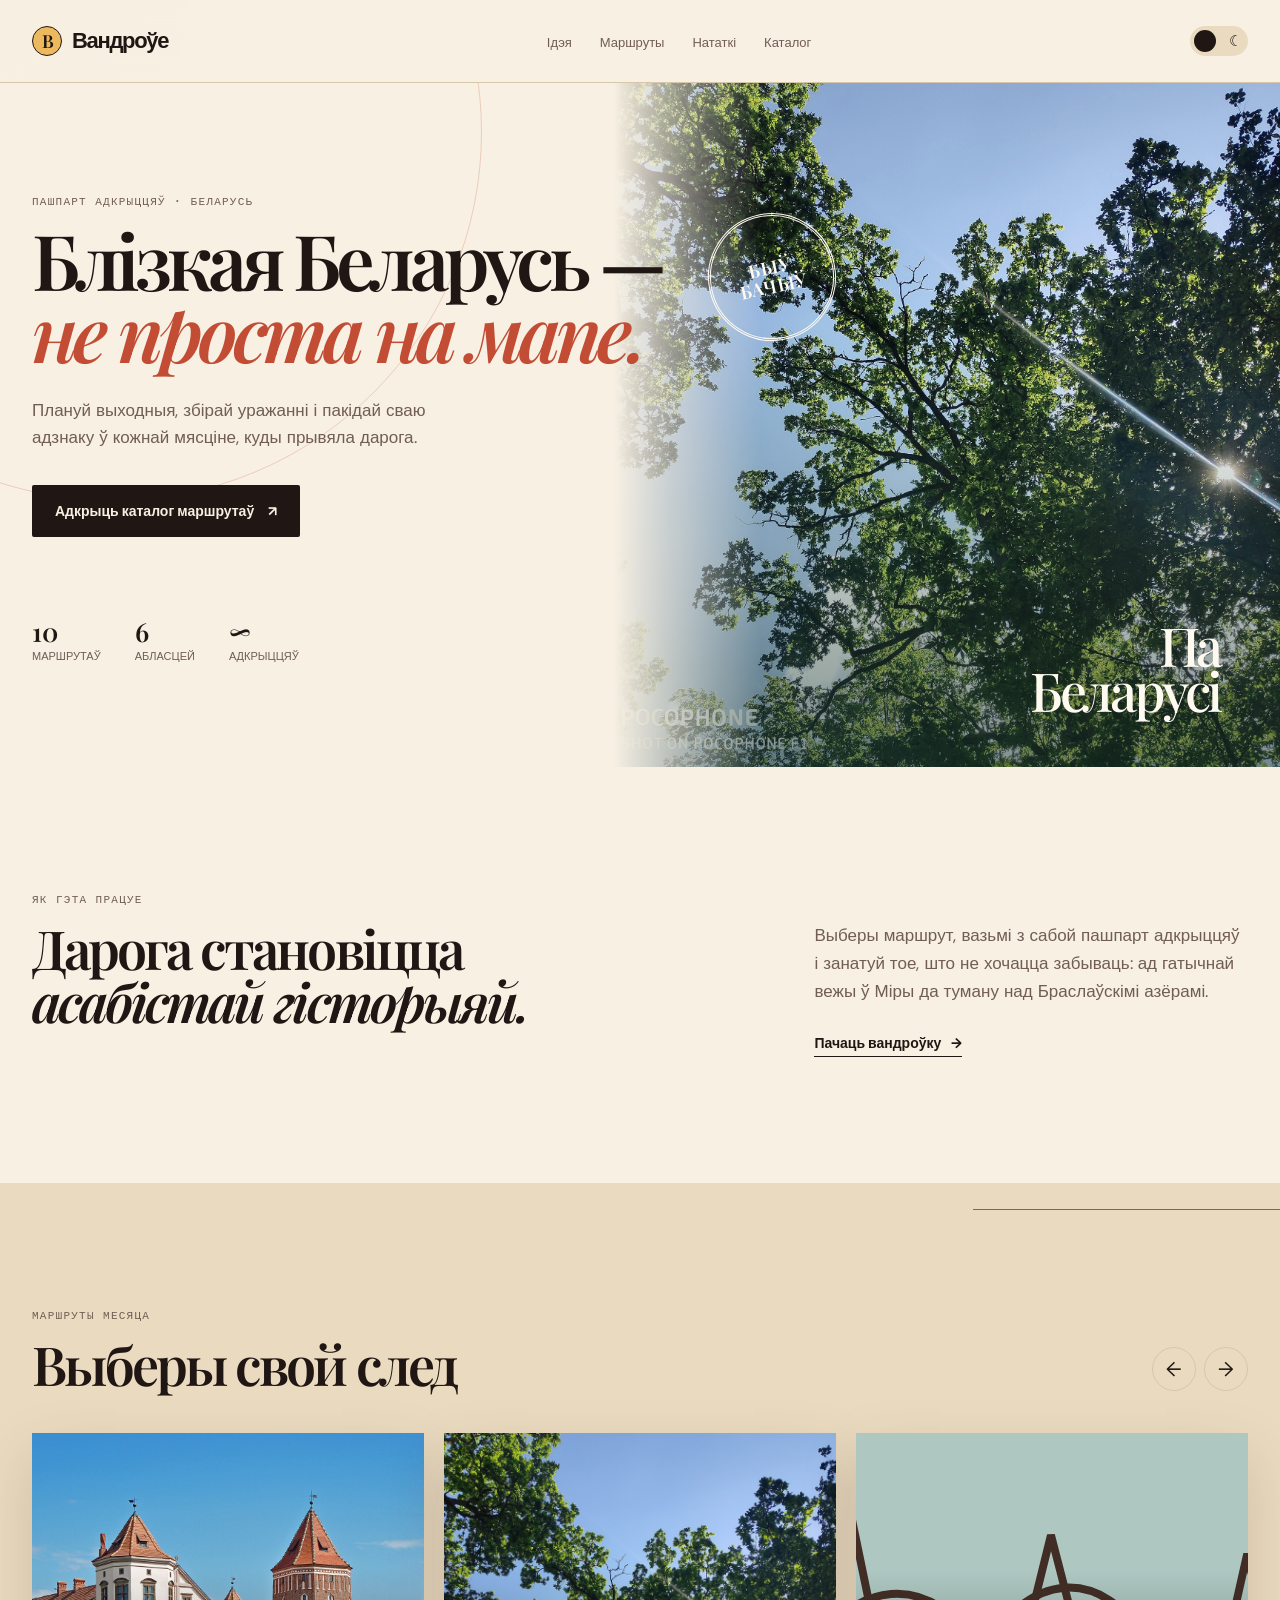
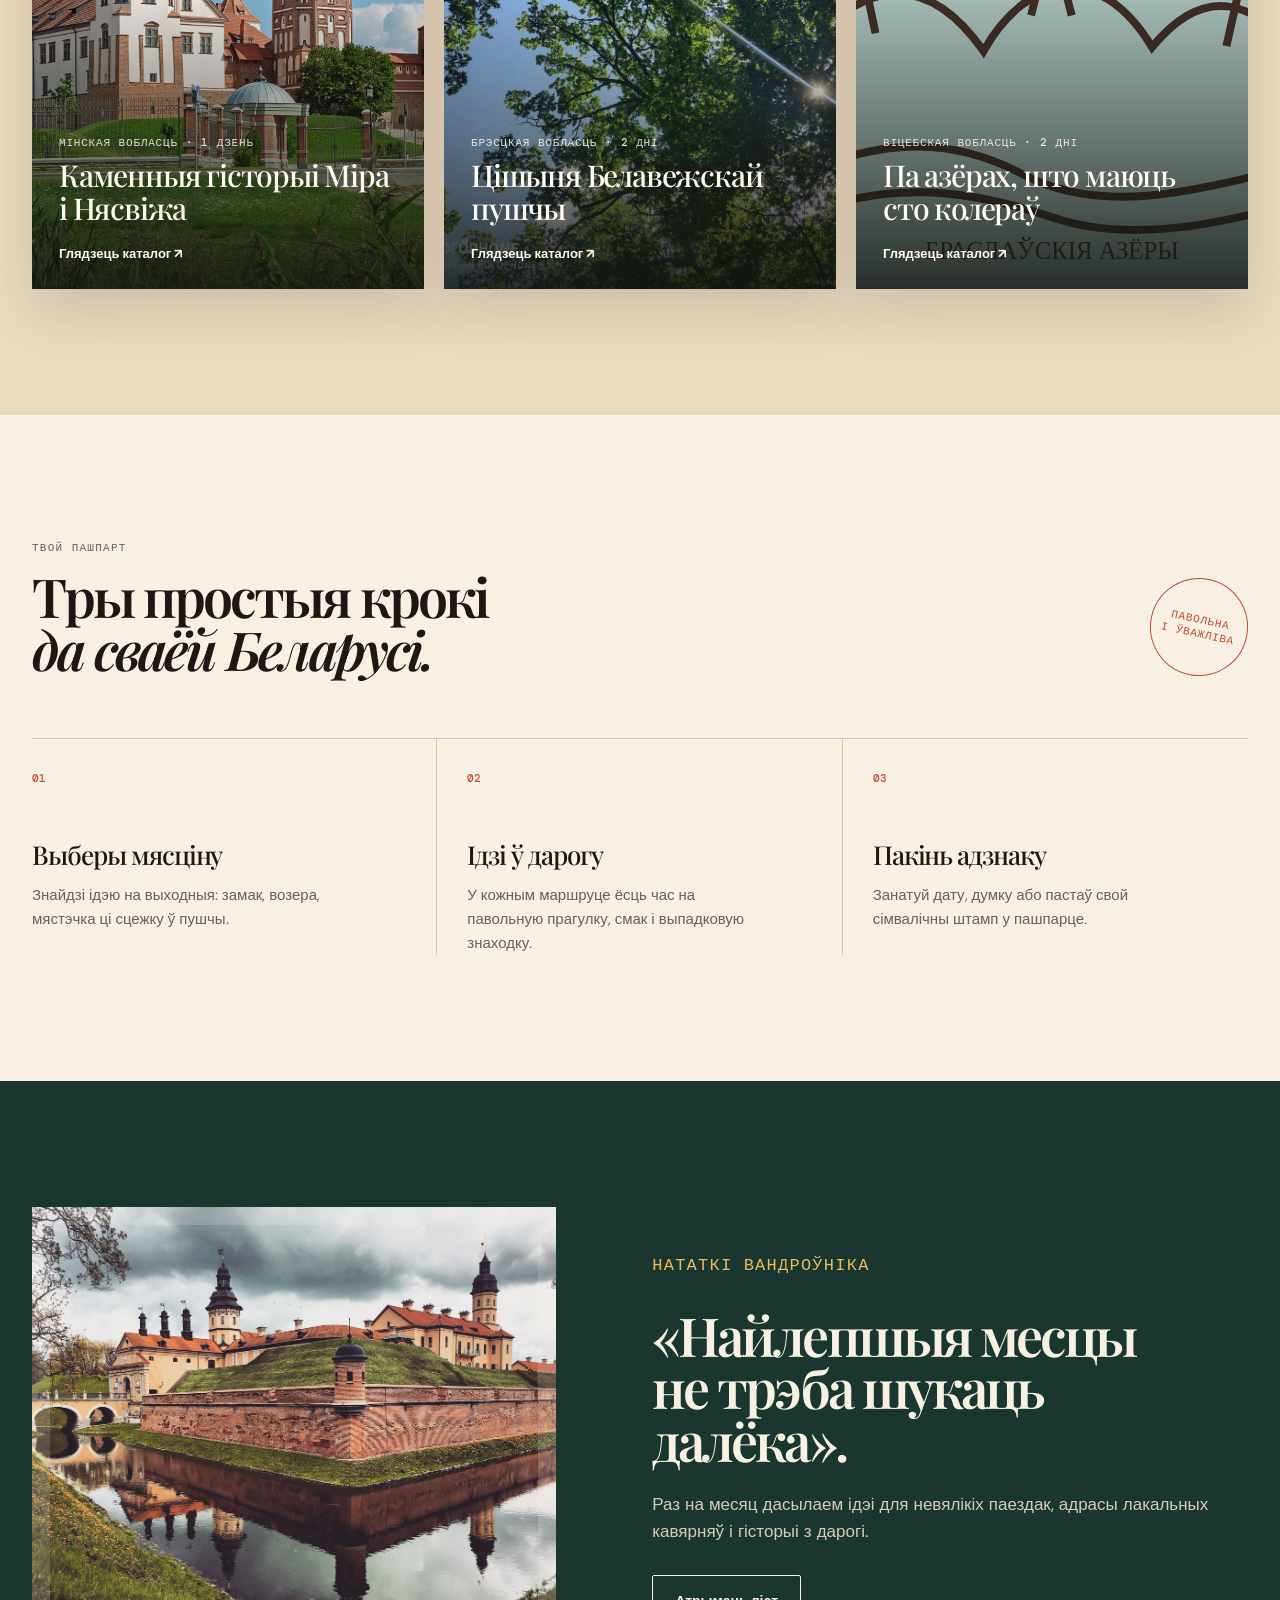
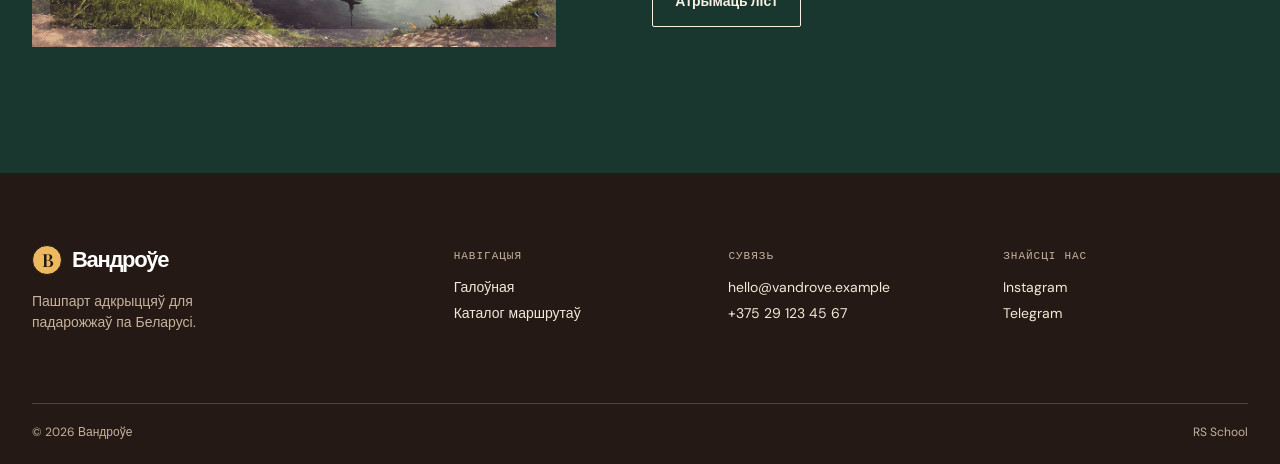
==== commit 42a4fdc7: "feat:add route maps and mobile hero image" ====
--- a/index.html
+++ b/index.html
@@ -66,7 +66,7 @@
             <div><strong>∞</strong><span>адкрыццяў</span></div>
           </div>
         </div>
-        <figure class="hero-visual">
+        <figure class="hero-visual" aria-label="Пейзаж Белавежскай пушчы">
           <img class="hero-visual__image" src="assets/images/belovezhskaya-pushcha.jpg" alt="Сонечная паляна ў Белавежскай пушчы">
           <span class="passport-seal" aria-hidden="true">Быў<br>бачыў</span>
           <figcaption class="hero-visual__caption">Па<br>Беларусі</figcaption>
--- a/css/styles.css
+++ b/css/styles.css
@@ -90,7 +90,7 @@
 }
 
 .container {
-  width: min(1180px, 100% - 64px);
+  width: min(1440px, 100% - 64px);
   margin-inline: auto;
 }
 
@@ -461,6 +461,12 @@
     display: grid;
     grid-template-columns: 42% 58%;
   }
+  .extra-card:not(.visible) {
+    display: none;
+  }
+  .extra-card.visible {
+    display: grid;
+  }
   .catalog-card__image {
     min-height: 196px;
     height: 100%;
@@ -491,6 +497,7 @@
   background: var(--paper);
   box-shadow: 0 30px 80px rgba(0, 0, 0, 0.42);
   color: var(--ink);
+  overflow-y: auto;
 }
 .route-modal::backdrop {
   background: rgba(18, 13, 10, 0.7);
@@ -592,9 +599,69 @@
   content: "✦";
 }
 
+.route-modal__places {
+  margin-bottom: 24px;
+}
+.route-modal__places h3 {
+  margin: 0 0 11px;
+  font: 500 10px/1.2 "DM Mono", monospace;
+  letter-spacing: 0.8px;
+  text-transform: uppercase;
+}
+.route-modal__places ul {
+  display: flex;
+  flex-wrap: wrap;
+  gap: 8px;
+}
+.route-modal__places a {
+  display: inline-flex;
+  align-items: center;
+  gap: 6px;
+  padding: 7px 9px;
+  border: 1px solid var(--line);
+  border-radius: 99px;
+  color: var(--ink);
+  font-size: 12px;
+  line-height: 1.2;
+  transition: border-color 0.2s ease, background-color 0.2s ease;
+}
+.route-modal__places a:hover {
+  border-color: var(--accent);
+  background: var(--surface);
+}
+.route-modal__places a span {
+  color: var(--muted);
+  font-size: 10px;
+}
+
+.route-modal__map-wrap {
+  overflow: hidden;
+  border: 1px solid var(--line);
+  border-radius: 3px;
+}
+
+.route-modal__map {
+  display: block;
+  width: 100%;
+  height: 172px;
+  border: 0;
+}
+
+.route-modal__map-actions {
+  display: flex;
+  flex-wrap: wrap;
+  gap: 16px;
+  margin-top: 17px;
+}
+
 .route-modal__map-link {
-  margin-top: auto;
   color: var(--accent);
+  font-size: 14px;
+  font-weight: 700;
+}
+
+.route-modal__route-link {
+  color: var(--ink);
   font-size: 14px;
   font-weight: 700;
 }
@@ -819,7 +886,29 @@
     font-size: 10px;
   }
   .hero-visual {
-    height: 248px;
+    position: relative;
+    inset: auto;
+    width: 100%;
+    height: auto;
+    aspect-ratio: 16/10;
+  }
+  .hero-visual::after {
+    background: linear-gradient(90deg, var(--paper) 0%, transparent 22%), linear-gradient(0deg, rgba(25, 55, 46, 0.55), transparent 65%);
+  }
+  .hero {
+    min-height: 0;
+  }
+  .hero-content {
+    padding-bottom: 38px;
+  }
+  .hero-stats {
+    position: static;
+    margin-top: 48px;
+  }
+  .hero-visual__image {
+    object-fit: contain;
+    animation: none;
+    transform: none;
   }
   .hero-visual__caption {
     right: 7%;
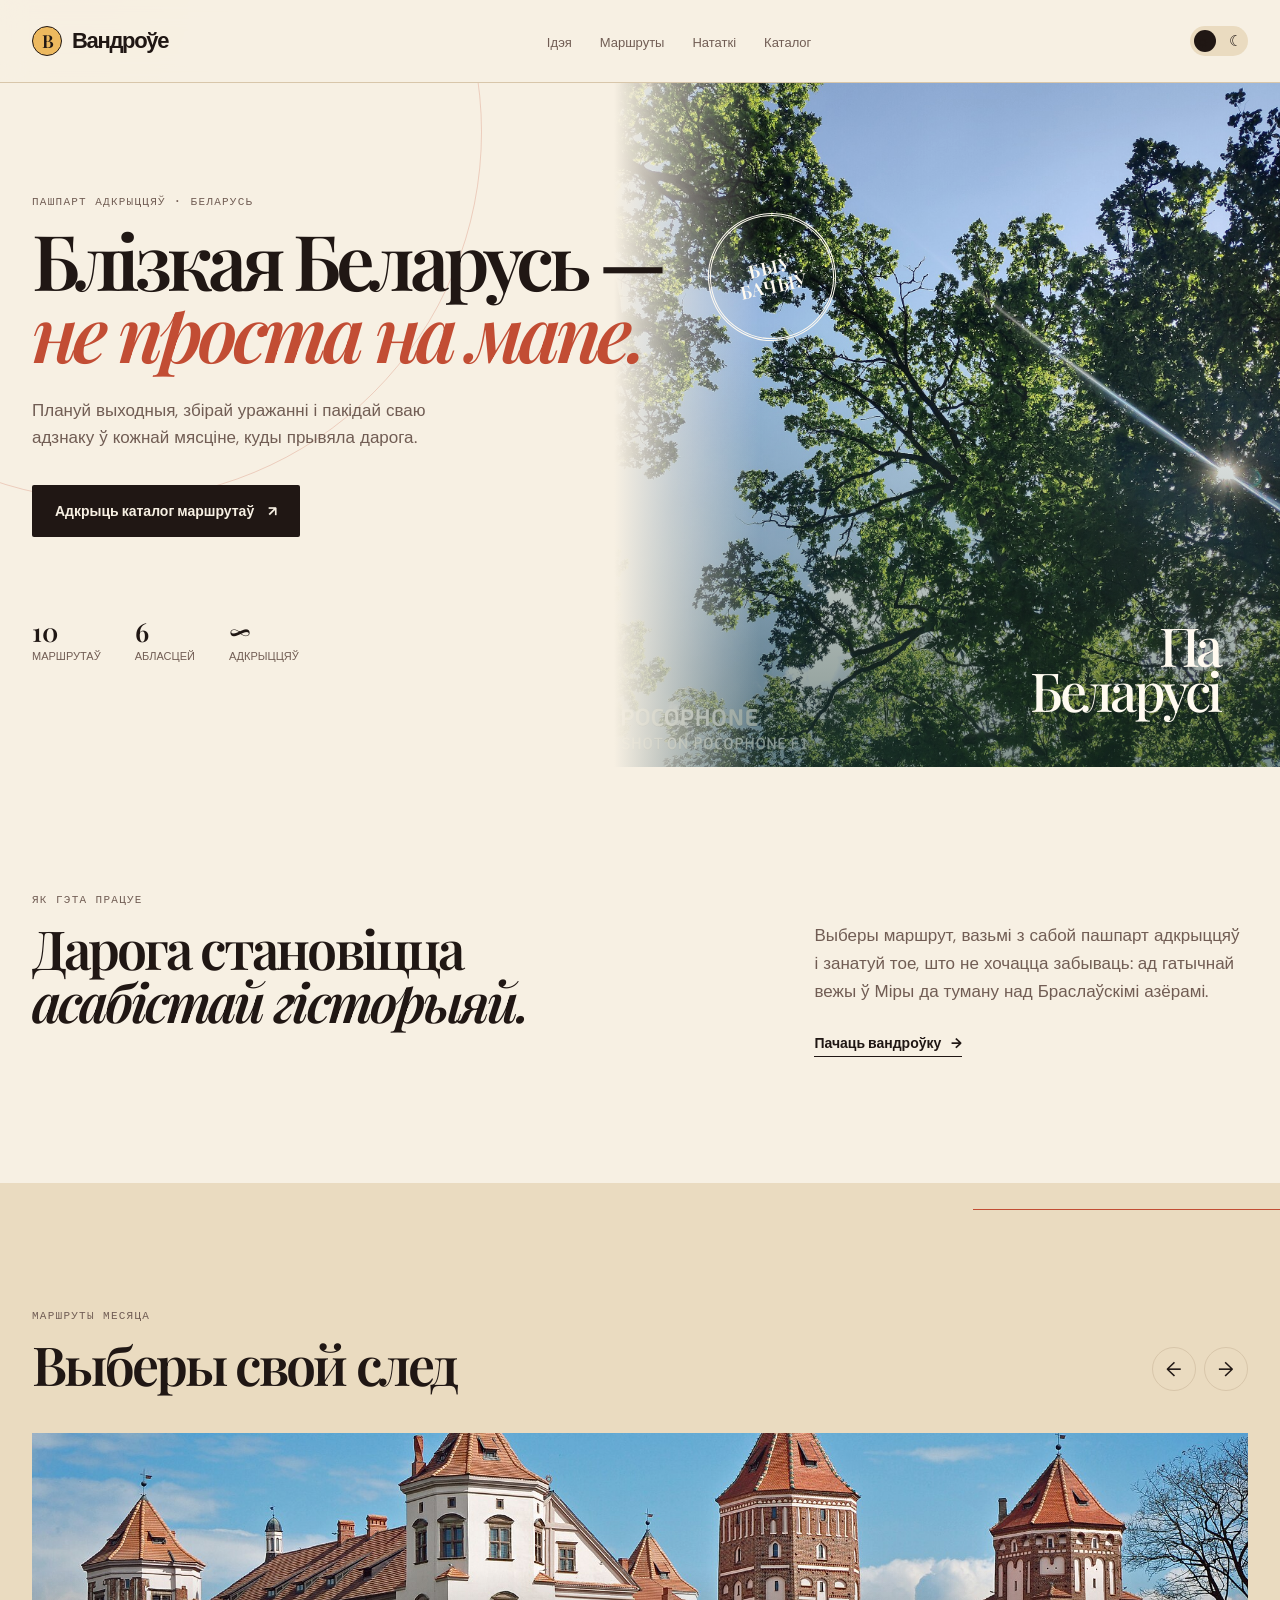
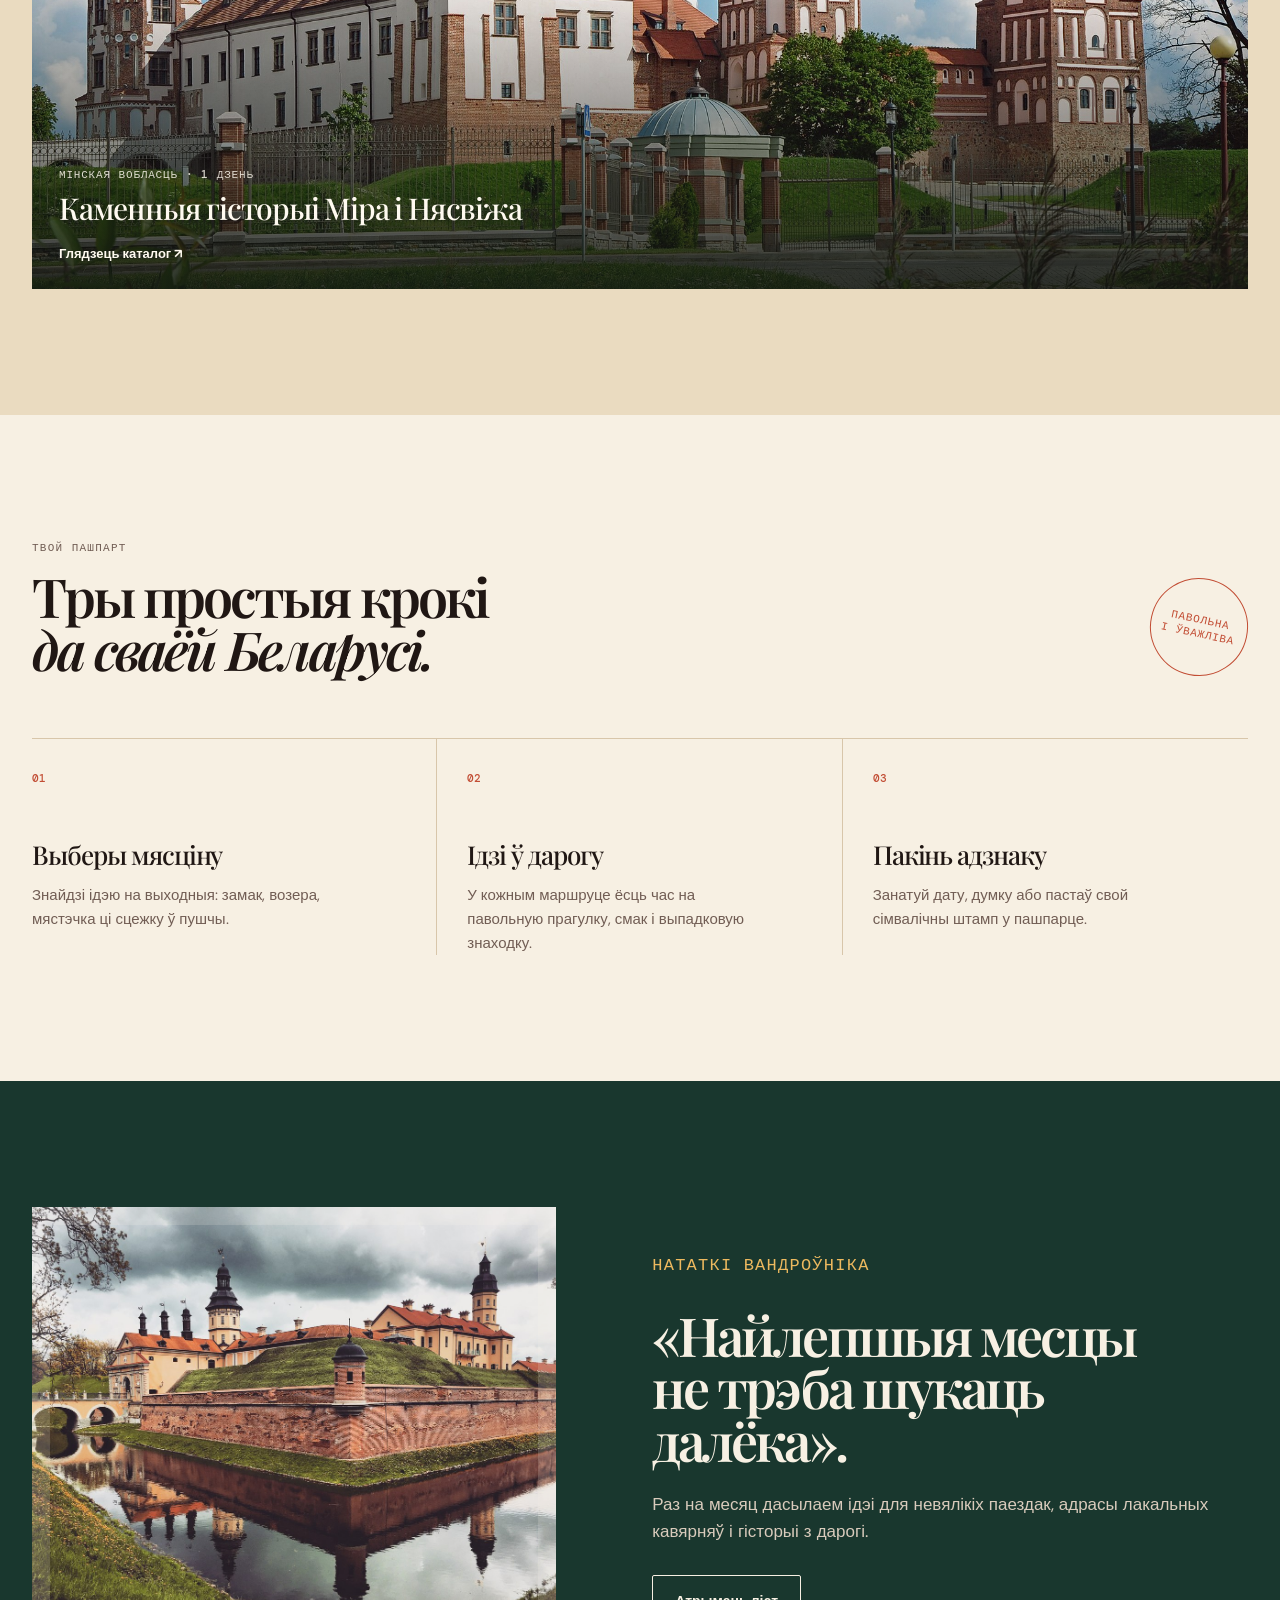
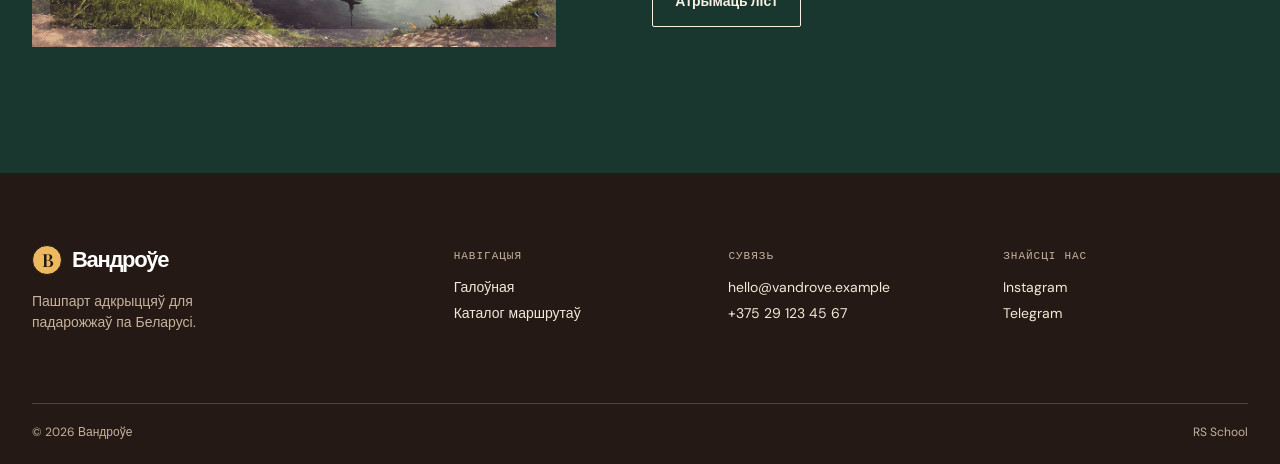
==== commit 971db353: "feat: add cyclic featured route carousel" ====
--- a/index.html
+++ b/index.html
@@ -97,11 +97,12 @@
               <h2 class="section-title" id="routes-title">Выберы свой след</h2>
             </div>
             <div class="slider-controls" role="group" aria-label="Кіраванне каруселлю">
-              <button type="button" aria-label="Папярэдні маршрут">←</button>
-              <button type="button" aria-label="Наступны маршрут">→</button>
-            </div>
-          </div>
-          <div class="journey-track reveal">
+              <button type="button" data-slide-prev aria-label="Папярэдні маршрут">←</button>
+              <button type="button" data-slide-next aria-label="Наступны маршрут">→</button>
+            </div>
+          </div>
+          <div class="journey-viewport reveal" aria-roledescription="карусель" aria-label="Маршруты месяца">
+            <div class="journey-track">
             <article class="journey-card card-mir">
               <div class="card-content">
                 <p>Мінская вобласць · 1 дзень</p>
@@ -123,6 +124,7 @@
                 <a href="catalog.html">Глядзець каталог <span aria-hidden="true">↗</span></a>
               </div>
             </article>
+            </div>
           </div>
         </div>
       </section>
--- a/css/styles.css
+++ b/css/styles.css
@@ -308,6 +308,11 @@
   display: none;
 }
 
+body.menu-is-open,
+body.modal-is-open {
+  overflow: hidden;
+}
+
 @media (max-width: 768px) {
   .header-content {
     min-height: 72px;
@@ -320,14 +325,26 @@
   }
   .mobile-nav {
     display: block;
-    max-height: 0;
-    overflow: hidden;
+    position: absolute;
+    top: 100%;
+    right: 0;
+    left: 0;
+    height: calc(100dvh - 72px);
+    overflow-y: auto;
     background: var(--paper);
-    transition: max-height 0.3s ease;
+    box-shadow: var(--shadow);
+    opacity: 0;
+    pointer-events: none;
+    transform: translateY(-14px);
+    visibility: hidden;
+    transition: opacity 0.3s ease, transform 0.3s ease, visibility 0.3s ease;
   }
   .menu-is-open .mobile-nav {
-    max-height: 290px;
     border-top: 1px solid var(--line);
+    opacity: 1;
+    pointer-events: auto;
+    transform: translateY(0);
+    visibility: visible;
   }
   .mobile-nav ul {
     width: min(100% - 48px, 1180px);
@@ -444,29 +461,11 @@
   outline-offset: -3px;
 }
 
-.extra-card {
-  display: none;
-}
-
-.extra-card.visible {
-  display: block;
-}
-
-.catalog-card.is-filtered-out {
-  display: none;
-}
-
 @media (max-width: 500px) {
   .catalog-card {
     display: grid;
     grid-template-columns: 42% 58%;
   }
-  .extra-card:not(.visible) {
-    display: none;
-  }
-  .extra-card.visible {
-    display: grid;
-  }
   .catalog-card__image {
     min-height: 196px;
     height: 100%;
@@ -490,8 +489,8 @@
   }
 }
 .route-modal {
-  width: min(860px, 100% - 32px);
-  max-height: min(760px, 100dvh - 48px);
+  width: min(1020px, 100% - 32px);
+  max-height: min(900px, 100dvh - 32px);
   padding: 0;
   border: 0;
   background: var(--paper);
@@ -666,6 +665,29 @@
   font-weight: 700;
 }
 
+@media (min-width: 769px) and (max-height: 800px) {
+  .route-modal__content {
+    padding: 30px 42px 28px;
+  }
+  .route-modal__content h2 {
+    margin-bottom: 12px;
+  }
+  .route-modal__intro {
+    margin-bottom: 16px;
+  }
+  .route-modal__highlights {
+    margin: 16px 0;
+  }
+  .route-modal__places {
+    margin-bottom: 16px;
+  }
+  .route-modal__map {
+    height: 130px;
+  }
+  .route-modal__map-actions {
+    margin-top: 12px;
+  }
+}
 @media (max-width: 768px) {
   .route-modal__grid {
     grid-template-columns: 1fr;
@@ -977,14 +999,18 @@
   color: var(--paper);
 }
 
+.journey-viewport {
+  overflow: hidden;
+}
+
 .journey-track {
-  display: grid;
-  grid-template-columns: repeat(3, 1fr);
-  gap: 20px;
+  display: flex;
+  transition: transform 0.55s cubic-bezier(0.22, 1, 0.36, 1);
 }
 
 .journey-card {
   position: relative;
+  flex: 0 0 100%;
   min-height: 456px;
   overflow: hidden;
   background-position: center;
@@ -1159,10 +1185,6 @@
     max-width: 550px;
     padding-top: 0;
   }
-  .journey-track {
-    grid-template-columns: repeat(3, 70%);
-    overflow: hidden;
-  }
   .journey-card {
     min-height: 400px;
   }
@@ -1192,10 +1214,6 @@
   .slider-controls button {
     width: 38px;
     height: 38px;
-  }
-  .journey-track {
-    grid-template-columns: repeat(3, 90%);
-    gap: 14px;
   }
   .journey-card {
     min-height: 370px;
@@ -1237,6 +1255,11 @@
   }
   .journal-photo {
     min-height: 280px;
+  }
+}
+@media (prefers-reduced-motion: reduce) {
+  .journey-track {
+    transition: none;
   }
 }
 .catalog-hero {
@@ -1324,6 +1347,10 @@
   text-align: center;
 }
 
+.load-more[hidden] {
+  display: none;
+}
+
 @media (max-width: 900px) {
   .catalog-grid {
     grid-template-columns: repeat(3, 1fr);
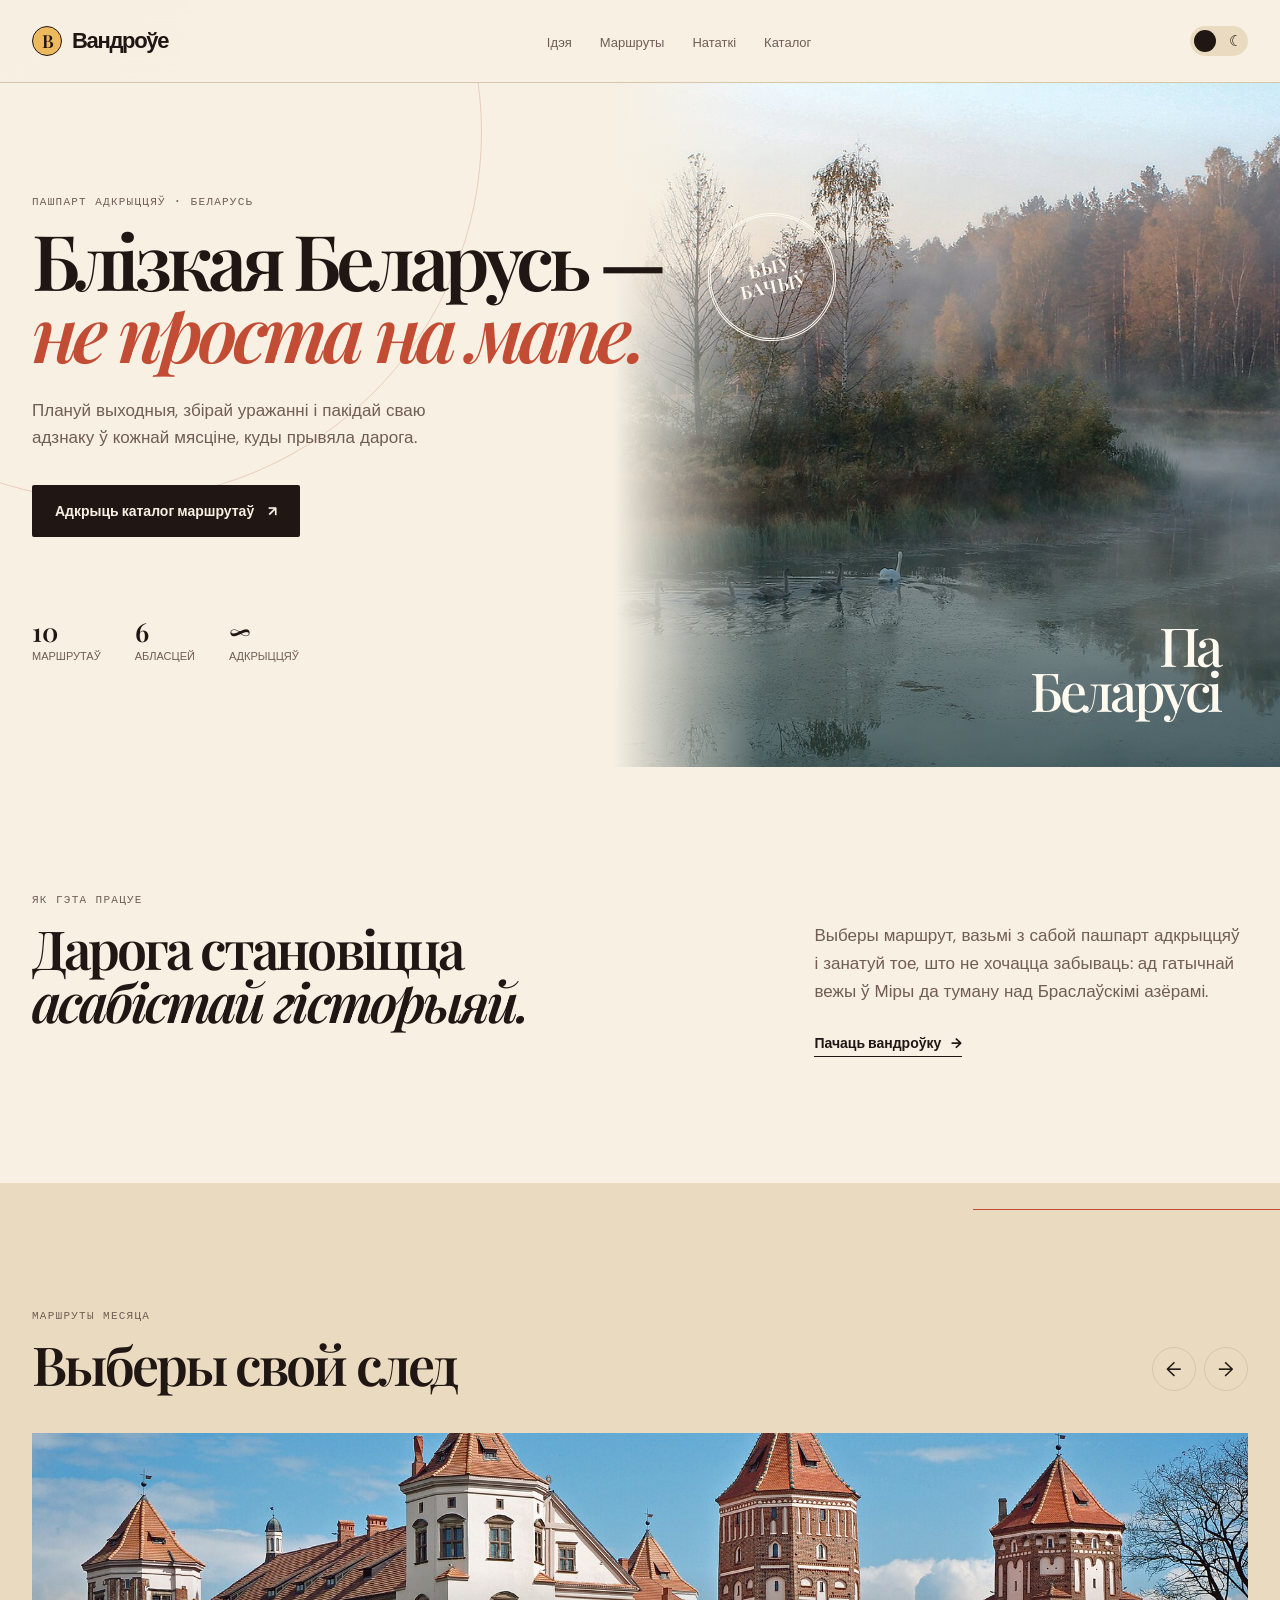
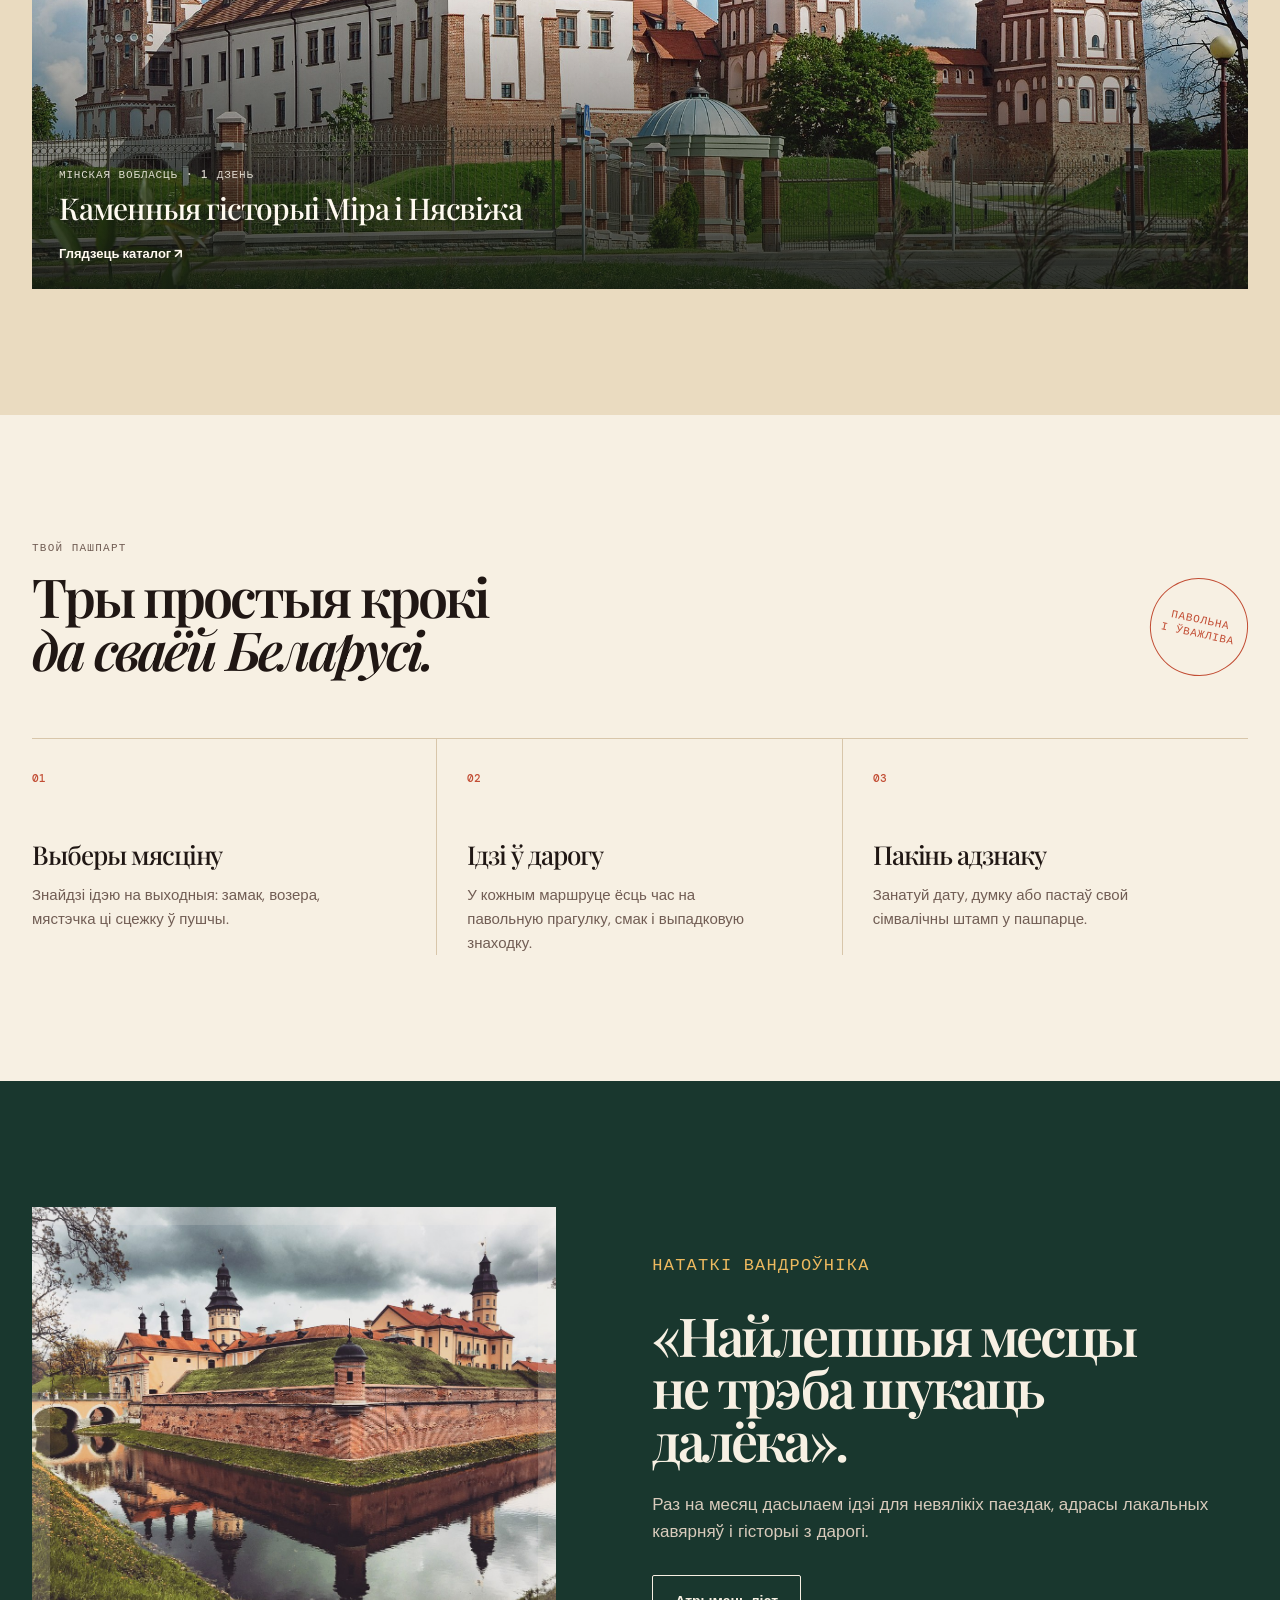
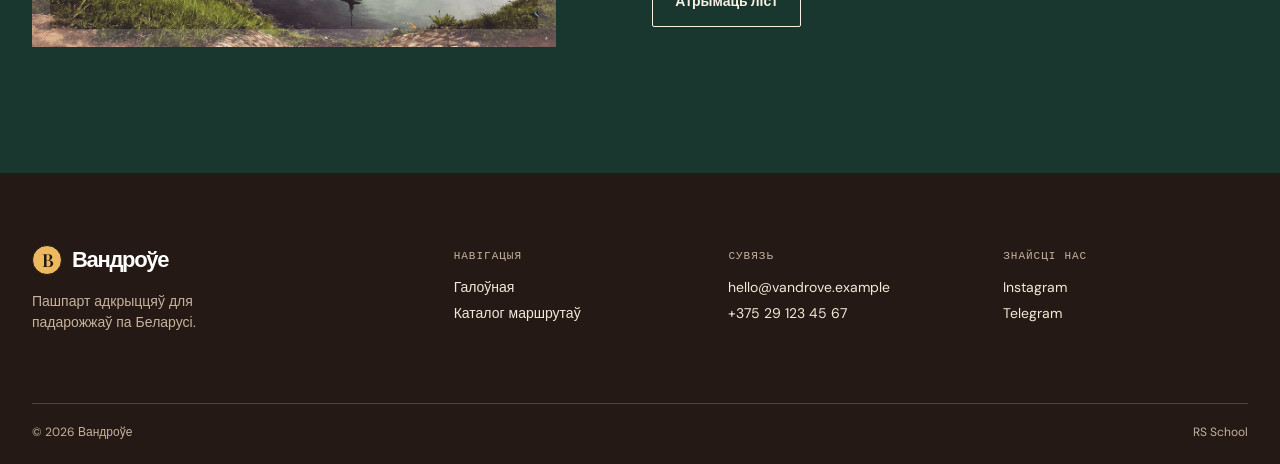
==== commit 10e2f0b3: "fix: show route photos and uncropped mobile hero" ====
--- a/index.html
+++ b/index.html
@@ -9,7 +9,7 @@
     <link rel="preconnect" href="https://fonts.googleapis.com">
     <link rel="preconnect" href="https://fonts.gstatic.com" crossorigin>
     <link href="https://fonts.googleapis.com/css2?family=DM+Mono:wght@400;500&family=DM+Sans:opsz,wght@9..40,400;9..40,500;9..40,700&family=Playfair+Display:ital,wght@0,500;0,600;1,500;1,600&display=swap" rel="stylesheet">
-    <link rel="stylesheet" href="css/styles.css">
+    <link rel="stylesheet" href="css/styles.css?v=part2-images">
     <title>Вандроўе — пашпарт адкрыццяў па Беларусі</title>
   </head>
   <body>
@@ -67,7 +67,7 @@
           </div>
         </div>
         <figure class="hero-visual" aria-label="Пейзаж Белавежскай пушчы">
-          <img class="hero-visual__image" src="assets/images/belovezhskaya-pushcha.jpg" alt="Сонечная паляна ў Белавежскай пушчы">
+          <img class="hero-visual__image" src="assets/images/belovezhskaya-morning.jpg" alt="Раніца над возерам і лесам у Белавежскай пушчы">
           <span class="passport-seal" aria-hidden="true">Быў<br>бачыў</span>
           <figcaption class="hero-visual__caption">Па<br>Беларусі</figcaption>
         </figure>
@@ -101,29 +101,32 @@
               <button type="button" data-slide-next aria-label="Наступны маршрут">→</button>
             </div>
           </div>
-          <div class="journey-viewport reveal" aria-roledescription="карусель" aria-label="Маршруты месяца">
+          <div class="journey-viewport reveal" role="region" aria-roledescription="карусель" aria-label="Маршруты месяца">
             <div class="journey-track">
-            <article class="journey-card card-mir">
-              <div class="card-content">
-                <p>Мінская вобласць · 1 дзень</p>
-                <h3>Каменныя гісторыі Міра і Нясвіжа</h3>
-                <a href="catalog.html">Глядзець каталог <span aria-hidden="true">↗</span></a>
-              </div>
-            </article>
-            <article class="journey-card card-puscha">
-              <div class="card-content">
-                <p>Брэсцкая вобласць · 2 дні</p>
-                <h3>Цішыня Белавежскай пушчы</h3>
-                <a href="catalog.html">Глядзець каталог <span aria-hidden="true">↗</span></a>
-              </div>
-            </article>
-            <article class="journey-card card-braslav">
-              <div class="card-content">
-                <p>Віцебская вобласць · 2 дні</p>
-                <h3>Па азёрах, што маюць сто колераў</h3>
-                <a href="catalog.html">Глядзець каталог <span aria-hidden="true">↗</span></a>
-              </div>
-            </article>
+              <article class="journey-card">
+                <img class="journey-card__image" src="assets/images/mir-castle.jpg" alt="" decoding="async">
+                <div class="card-content">
+                  <p>Мінская вобласць · 1 дзень</p>
+                  <h3>Каменныя гісторыі Міра і Нясвіжа</h3>
+                  <a href="catalog.html">Глядзець каталог <span aria-hidden="true">↗</span></a>
+                </div>
+              </article>
+              <article class="journey-card">
+                <img class="journey-card__image" src="assets/images/belovezhskaya-pushcha.jpg" alt="" decoding="async">
+                <div class="card-content">
+                  <p>Брэсцкая вобласць · 2 дні</p>
+                  <h3>Цішыня Белавежскай пушчы</h3>
+                  <a href="catalog.html">Глядзець каталог <span aria-hidden="true">↗</span></a>
+                </div>
+              </article>
+              <article class="journey-card">
+                <img class="journey-card__image" src="assets/images/braslav-lakes.jpg" alt="" decoding="async">
+                <div class="card-content">
+                  <p>Віцебская вобласць · 2 дні</p>
+                  <h3>Па азёрах, што маюць сто колераў</h3>
+                  <a href="catalog.html">Глядзець каталог <span aria-hidden="true">↗</span></a>
+                </div>
+              </article>
             </div>
           </div>
         </div>
@@ -198,6 +201,6 @@
         <a href="https://rs.school/" target="_blank" rel="noreferrer">RS School</a>
       </div>
     </footer>
-    <script type="module" src="js/main.js"></script>
+    <script type="module" src="js/main.js?v=part2"></script>
   </body>
 </html>
--- a/css/styles.css
+++ b/css/styles.css
@@ -85,7 +85,8 @@
   transition: background-color 0.3s, color 0.3s;
 }
 
-body.modal-is-open {
+body.modal-is-open,
+body.menu-is-open {
   overflow: hidden;
 }
 
@@ -306,11 +307,6 @@
 
 .mobile-nav {
   display: none;
-}
-
-body.menu-is-open,
-body.modal-is-open {
-  overflow: hidden;
 }
 
 @media (max-width: 768px) {
@@ -506,20 +502,26 @@
 .route-modal__grid {
   display: grid;
   grid-template-columns: 0.9fr 1.1fr;
-  min-height: 500px;
+  min-height: 540px;
+}
+
+.route-modal__media {
+  display: grid;
+  grid-template-rows: minmax(0, 1fr) 170px;
+  min-height: 0;
 }
 
 .route-modal__image {
   width: 100%;
   height: 100%;
-  min-height: 330px;
+  min-height: 0;
   object-fit: cover;
 }
 
 .route-modal__content {
   display: flex;
   flex-direction: column;
-  padding: 54px 50px 46px;
+  padding: 32px 42px 30px;
 }
 
 .route-modal__close {
@@ -545,13 +547,13 @@
 }
 
 .route-modal__content h2 {
-  margin: 0 0 20px;
+  margin: 0 0 12px;
   font: 600 clamp(38px, 4vw, 54px)/0.98 "Playfair Display", Georgia, serif;
   letter-spacing: -0.06em;
 }
 
 .route-modal__intro {
-  margin-bottom: 26px;
+  margin-bottom: 14px;
   color: var(--muted);
   font-size: 15px;
   line-height: 1.6;
@@ -561,7 +563,7 @@
   display: grid;
   grid-template-columns: repeat(3, 1fr);
   gap: 12px;
-  padding: 17px 0;
+  padding: 12px 0;
   border-block: 1px solid var(--line);
 }
 .route-modal__facts div {
@@ -579,10 +581,59 @@
   font-weight: 700;
 }
 
+.route-modal__options {
+  display: grid;
+  gap: 12px;
+  margin-top: 15px;
+}
+.route-modal__options fieldset {
+  min-width: 0;
+  margin: 0;
+  padding: 0;
+  border: 0;
+}
+.route-modal__options legend {
+  margin-bottom: 8px;
+  color: var(--muted);
+  font: 500 10px/1.2 "DM Mono", monospace;
+  letter-spacing: 0.5px;
+  text-transform: uppercase;
+}
+
+.route-modal__choices {
+  display: flex;
+  flex-wrap: wrap;
+  gap: 7px;
+}
+
+.route-modal__choice {
+  padding: 7px 10px;
+  border: 1px solid var(--line);
+  border-radius: 99px;
+  background: transparent;
+  color: var(--ink);
+  font-size: 12px;
+  transition: background 0.2s ease, color 0.2s ease;
+}
+.route-modal__choice:hover, .route-modal__choice[aria-pressed=true] {
+  border-color: var(--ink);
+  background: var(--ink);
+  color: var(--paper);
+}
+
+.route-modal__selection {
+  margin-top: 13px;
+  padding: 9px 12px;
+  background: var(--surface);
+  color: var(--ink);
+  font-size: 12px;
+  line-height: 1.4;
+}
+
 .route-modal__highlights {
   display: grid;
   gap: 9px;
-  margin: 25px 0 30px;
+  margin: 15px 0 17px;
 }
 .route-modal__highlights li {
   position: relative;
@@ -599,7 +650,7 @@
 }
 
 .route-modal__places {
-  margin-bottom: 24px;
+  margin-bottom: 13px;
 }
 .route-modal__places h3 {
   margin: 0 0 11px;
@@ -635,14 +686,13 @@
 
 .route-modal__map-wrap {
   overflow: hidden;
-  border: 1px solid var(--line);
-  border-radius: 3px;
+  border-top: 1px solid var(--line);
 }
 
 .route-modal__map {
   display: block;
   width: 100%;
-  height: 172px;
+  height: 100%;
   border: 0;
 }
 
@@ -650,7 +700,7 @@
   display: flex;
   flex-wrap: wrap;
   gap: 16px;
-  margin-top: 17px;
+  margin-top: 10px;
 }
 
 .route-modal__map-link {
@@ -667,7 +717,7 @@
 
 @media (min-width: 769px) and (max-height: 800px) {
   .route-modal__content {
-    padding: 30px 42px 28px;
+    padding: 22px 34px;
   }
   .route-modal__content h2 {
     margin-bottom: 12px;
@@ -676,25 +726,37 @@
     margin-bottom: 16px;
   }
   .route-modal__highlights {
-    margin: 16px 0;
+    margin: 9px 0;
   }
   .route-modal__places {
-    margin-bottom: 16px;
-  }
-  .route-modal__map {
-    height: 130px;
+    margin-bottom: 9px;
+  }
+  .route-modal__options {
+    gap: 8px;
+    margin-top: 10px;
   }
   .route-modal__map-actions {
-    margin-top: 12px;
+    margin-top: 8px;
   }
 }
 @media (max-width: 768px) {
   .route-modal__grid {
-    grid-template-columns: 1fr;
+    display: flex;
+    flex-direction: column;
+  }
+  .route-modal__media {
+    display: contents;
   }
   .route-modal__image {
-    max-height: 280px;
-    min-height: 230px;
+    order: 0;
+    height: 220px;
+  }
+  .route-modal__content {
+    order: 1;
+  }
+  .route-modal__map-wrap {
+    order: 2;
+    height: 150px;
   }
 }
 @media (max-width: 500px) {
@@ -703,14 +765,19 @@
     max-height: calc(100dvh - 20px);
   }
   .route-modal__image {
-    min-height: 200px;
-    max-height: 200px;
+    height: 190px;
   }
   .route-modal__content {
     padding: 30px 24px 28px;
   }
   .route-modal__facts {
-    grid-template-columns: 1fr;
+    gap: 8px;
+  }
+  .route-modal__facts dd {
+    font-size: 11px;
+  }
+  .route-modal__map-wrap {
+    height: 130px;
   }
 }
 .hero {
@@ -791,6 +858,7 @@
 }
 
 .hero-visual__image {
+  display: block;
   width: 100%;
   height: 100%;
   object-fit: cover;
@@ -852,29 +920,33 @@
 }
 @media (max-width: 768px) {
   .hero {
-    min-height: 720px;
+    min-height: 0;
   }
   .hero-content {
     padding-top: 78px;
-    padding-bottom: 260px;
+    padding-bottom: 38px;
   }
   .hero-visual {
-    top: auto;
+    position: relative;
+    inset: auto;
     width: 100%;
-    height: 300px;
+    height: auto;
   }
   .hero-visual::after {
-    background: linear-gradient(0deg, rgba(25, 55, 46, 0.58), transparent);
+    background: linear-gradient(0deg, rgba(25, 55, 46, 0.48), transparent 48%);
+  }
+  .hero-visual__image {
+    height: auto;
+    animation: none;
+    transform: none;
   }
   .hero h1 {
     max-width: 620px;
     font-size: 58px;
   }
   .hero-stats {
-    position: absolute;
-    bottom: 36px;
-    z-index: 1;
-    margin-top: 0;
+    position: static;
+    margin-top: 48px;
   }
   .passport-seal {
     top: 14%;
@@ -885,9 +957,6 @@
   }
 }
 @media (max-width: 500px) {
-  .hero {
-    min-height: 700px;
-  }
   .hero-content {
     padding-top: 58px;
   }
@@ -907,30 +976,12 @@
   .hero-stats span {
     font-size: 10px;
   }
-  .hero-visual {
-    position: relative;
-    inset: auto;
-    width: 100%;
-    height: auto;
-    aspect-ratio: 16/10;
-  }
-  .hero-visual::after {
-    background: linear-gradient(90deg, var(--paper) 0%, transparent 22%), linear-gradient(0deg, rgba(25, 55, 46, 0.55), transparent 65%);
-  }
-  .hero {
-    min-height: 0;
-  }
-  .hero-content {
-    padding-bottom: 38px;
-  }
-  .hero-stats {
-    position: static;
-    margin-top: 48px;
-  }
-  .hero-visual__image {
-    object-fit: contain;
-    animation: none;
-    transform: none;
+  .passport-seal {
+    top: 9%;
+    left: 6%;
+    width: 82px;
+    height: 82px;
+    font-size: 12px;
   }
   .hero-visual__caption {
     right: 7%;
@@ -1013,8 +1064,6 @@
   flex: 0 0 100%;
   min-height: 456px;
   overflow: hidden;
-  background-position: center;
-  background-size: cover;
   box-shadow: var(--shadow);
   color: var(--white);
   transition: transform 0.24s ease, box-shadow 0.24s ease, background-color 0.24s ease, color 0.24s ease;
@@ -1029,16 +1078,12 @@
   content: "";
 }
 
-.card-mir {
-  background-image: url("../assets/images/mir-castle.jpg");
-}
-
-.card-puscha {
-  background-image: url("../assets/images/belovezhskaya-pushcha.jpg");
-}
-
-.card-braslav {
-  background-image: url("../assets/landmarks/braslav.svg");
+.journey-card__image {
+  display: block;
+  width: 100%;
+  height: 456px;
+  object-fit: cover;
+  object-position: center;
 }
 
 .card-content {
@@ -1188,6 +1233,9 @@
   .journey-card {
     min-height: 400px;
   }
+  .journey-card__image {
+    height: 400px;
+  }
   .journal-layout {
     gap: 46px;
   }
@@ -1217,6 +1265,9 @@
   }
   .journey-card {
     min-height: 370px;
+  }
+  .journey-card__image {
+    height: 370px;
   }
   .card-content {
     right: 20px;
